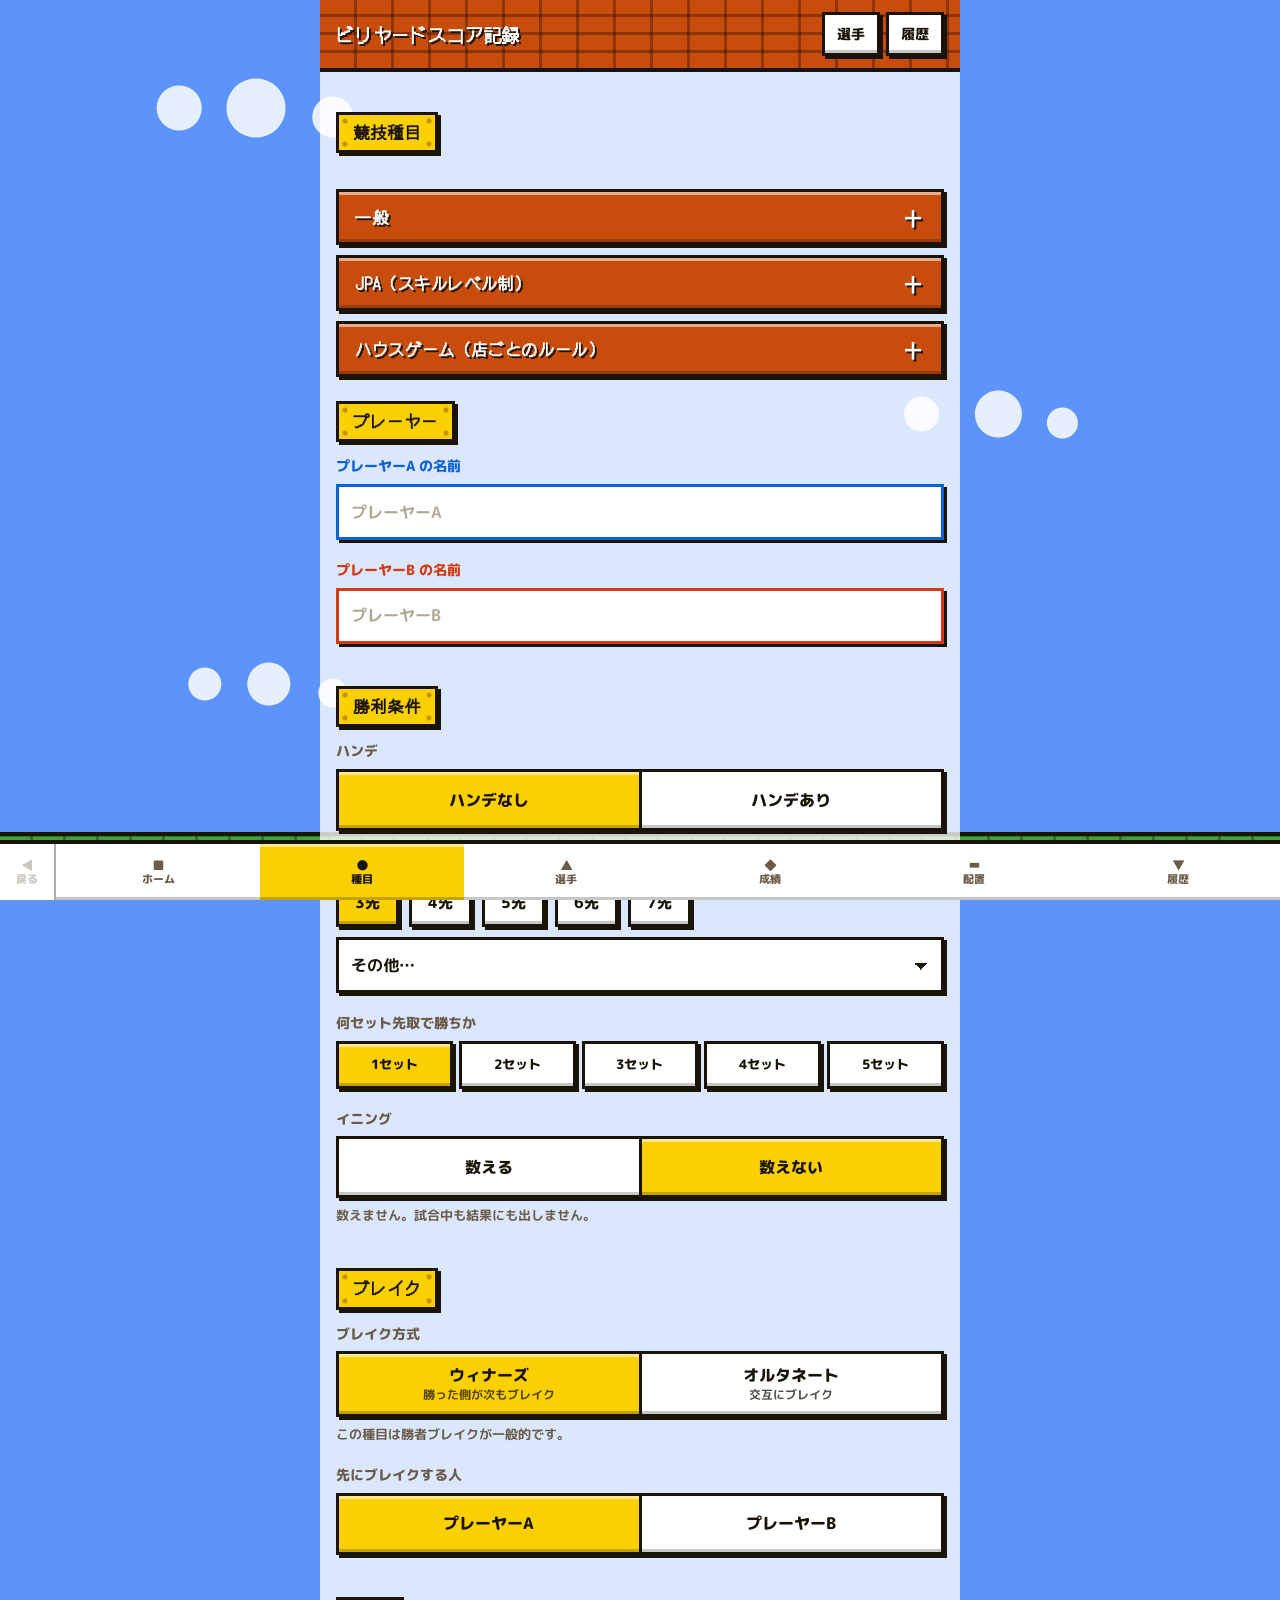
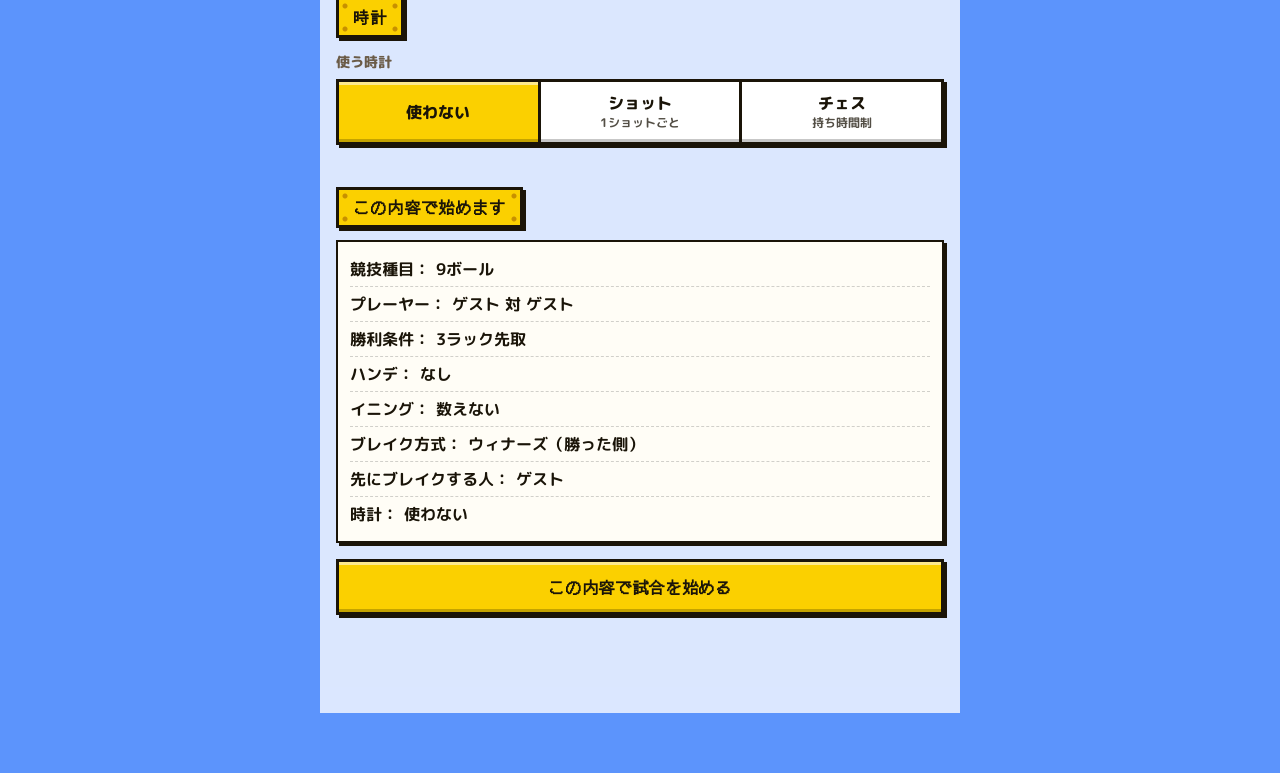
==== index.html @ 9c74125f "リンクを貼り付けて取り込めるようにする（ホーム画面のアプリ対応） 本人の実機での指摘:   「LINEで開いたブラウザ上でしか反映されず、ホーム画面に追加した     アイコンから開いたアプリの方に取" ====
<!DOCTYPE html>
<html lang="ja">
<head>
<meta charset="UTF-8">
<!-- user-scalable=no: スコアを素早く連打したときにダブルタップ拡大が
     起きないようにする。台の脇で連打する道具なので拡大されると使えない。
     文字サイズは16px以上を確保しているため、拡大できなくても読める -->
<meta name="viewport" content="width=device-width, initial-scale=1.0, maximum-scale=1.0, user-scalable=no, viewport-fit=cover">
<meta name="theme-color" content="#c84c0c">
<title>ビリヤードスコア記録</title>
<link rel="manifest" href="manifest.json">
<link rel="icon" href="icon-192.png">
<link rel="apple-touch-icon" href="apple-touch-icon.png">
<!-- iPhoneでホーム画面から開いたときに全画面にする -->
<meta name="apple-mobile-web-app-capable" content="yes">
<meta name="apple-mobile-web-app-status-bar-style" content="default">
<meta name="apple-mobile-web-app-title" content="ビリヤード">
<link rel="stylesheet" href="style.css">
</head>
<body>

<div class="app">

  <!-- ================= 試合作成 ================= -->
  <!-- ================= ホーム（個人ダッシュボード） ================= -->
  <section id="screenHome" class="screen">
    <div class="topbar">
      <div>
        <h1>ホーム</h1>
        <div class="sub" id="homeSub"></div>
      </div>
    </div>
    <div class="list" id="homeBody"></div>
  </section>

  <section id="screenSetup" class="screen active">
    <div class="topbar">
      <h1>ビリヤードスコア記録</h1>
      <div style="display:flex;gap:6px">
        <button id="toPlayersBtn2" class="small ghost">選手</button>
        <button id="toHistoryBtn" class="small ghost">履歴</button>
      </div>
    </div>

    <div class="setup-body">
      <!-- 中断した試合があれば、いちばん上で再開できるようにする -->
      <div id="resumeCard" class="resume-card" hidden>
        <button id="resumeCloseBtn" class="rc-close" type="button"
                aria-label="この中断中の試合を閉じる">×</button>
        <div class="rc-head">中断中の試合があります</div>
        <div class="rc-body" id="resumeInfo"></div>
        <div class="rc-actions">
          <button id="resumeBtn" class="primary">続きから再開する</button>
          <button id="resumeDiscardBtn" class="ghost small">この試合を終了して保存</button>
        </div>
      </div>

      <div class="section-title">競技種目</div>
      <div id="gameRecent" class="recent-games"></div>
      <div id="gameGroups" class="game-groups"></div>

      <div class="section-title">プレーヤー</div>
      <div id="playerFields"></div>

      <div class="section-title" id="goalTitle">勝利条件</div>
      <div id="goalArea"></div>

      <!-- 公式競技規程が無いゲームの、店ごとの決め方 -->
      <div id="houseRuleSection" hidden>
        <div class="section-title">この店のルール</div>
        <div id="houseRuleArea"></div>
      </div>

      <div id="ballHandicapSection">
        <div class="section-title">ボールハンデ</div>
        <div id="ballHandicapArea"></div>
      </div>

      <div class="section-title" id="breakTitle">ブレイク</div>
      <div class="field">
        <label>ブレイク方式</label>
        <div id="breakTypeToggle" class="toggle-group">
          <button type="button" data-v="winner" aria-pressed="true">ウィナーズ<br><span class="btn-sub">勝った側が次もブレイク</span></button>
          <button type="button" data-v="alternate" aria-pressed="false">オルタネート<br><span class="btn-sub">交互にブレイク</span></button>
        </div>
        <p id="breakTypeNote" class="hint"></p>
      </div>
      <div class="field" id="firstSideField">
        <label>先にブレイクする人</label>
        <div id="firstSideToggle" class="toggle-group">
          <button type="button" data-v="A" aria-pressed="true">プレーヤーA</button>
          <button type="button" data-v="B" aria-pressed="false">プレーヤーB</button>
        </div>
      </div>

      <div class="section-title">時計</div>
      <div class="field">
        <label>使う時計</label>
        <div id="clockTypeToggle" class="toggle-group">
          <button type="button" data-v="none" aria-pressed="true">使わない</button>
          <button type="button" data-v="shot" aria-pressed="false">ショット<span class="btn-sub">1ショットごと</span></button>
          <button type="button" data-v="chess" aria-pressed="false">チェス<span class="btn-sub">持ち時間制</span></button>
        </div>
      </div>

      <div id="scDetail" hidden>
        <div class="row">
          <div class="field">
            <label>持ち時間（秒）</label>
            <input type="number" id="scSeconds" value="45" min="10" max="180" step="5">
          </div>
          <div class="field">
            <label>残り何秒で警告</label>
            <input type="number" id="scWarn" value="15" min="0" max="60" step="5">
          </div>
        </div>
        <div class="field">
          <label>延長の数え方</label>
          <div id="scScopeToggle" class="toggle-group">
            <button type="button" data-v="rack" aria-pressed="true">ラックごと<span class="btn-sub">ラックが変わると戻る</span></button>
            <button type="button" data-v="match" aria-pressed="false">試合を通して<span class="btn-sub">使い切ったら終わり</span></button>
          </div>
        </div>
        <div class="row">
          <div class="field">
            <label>延長の回数（1人あたり）</label>
            <input type="number" id="scExtCount" value="1" min="0" max="9" step="1">
          </div>
          <div class="field">
            <label>延長の時間（秒）</label>
            <input type="number" id="scExtSec" value="45" min="10" max="180" step="5">
          </div>
        </div>
        <div class="field">
          <label>延長の使い方</label>
          <div id="scModeToggle" class="toggle-group">
            <button type="button" data-v="declare" aria-pressed="true">宣言して使う</button>
            <button type="button" data-v="auto" aria-pressed="false">自動で延長</button>
          </div>
          <p class="hint">時間切れになると、その時点でファウルとして記録します。</p>
        </div>
      </div>

      <div id="ccDetail" hidden>
        <div class="row">
          <div class="field">
            <label>持ち時間（分・1人あたり）</label>
            <input type="number" id="ccMinutes" value="30" min="1" max="180" step="5">
          </div>
          <div class="field">
            <label>残り何秒で警告</label>
            <input type="number" id="ccWarn" value="60" min="0" max="300" step="10">
          </div>
        </div>
        <div class="field">
          <label>秒読み（秒・0なら無し）</label>
          <input type="number" id="ccByoyomi" value="0" min="0" max="120" step="10">
          <p class="hint">持ち時間を使い切っても、1回の番ごとにこの秒数だけ撞けます。0にすると使い切った時点で時間切れ負けです。</p>
        </div>
      </div>

      <!-- 始める直前に、いま選んでいる内容を1行1項目でまとめて出す -->
      <div class="section-title">この内容で始めます</div>
      <div id="startSummary" class="start-summary"></div>

      <div style="height:12px"></div>
      <button id="startMatchBtn" class="primary" style="width:100%">この内容で試合を始める</button>
      <div style="height:20px"></div>
    </div>
  </section>

  <!-- ================= 試合中 ================= -->
  <section id="screenMatch" class="screen">
    <div class="topbar">
      <div>
        <h1 id="matchTitle">9ボール</h1>
        <div class="sub" id="matchSubtitle"></div>
      </div>
      <!-- 中断と試合終了は上の帯の右に置く（本人の指示 2026-08-21）。
           縦・横どちらでも、どの種目でも同じ場所にする。
           ラック数などを差し込む syncMetaPlace はこの並びの手前に入れる -->
      <div class="tb-actions">
        <button id="quitMatchBtn" class="small ghost">中断</button>
        <button id="finishBtn" class="small">試合終了</button>
      </div>
    </div>

    <div class="scoreboard">
      <!-- スコア欄そのものがボタン。タップで1点（1ラック）加算する。
           マスワリ等のボタンは button の入れ子にできないので、
           枠（panel-wrap）の中に兄弟として並べる -->
      <div class="panel-wrap side-a" id="panelWrapA">
        <button type="button" class="score-panel side-a" id="panelA">
          <span class="sp-head">
            <span class="breakmark" id="breakMarkA"></span>
            <span class="name" id="nameA">プレーヤーA</span>
          </span>
          <span class="team-members" id="teamMembersA" hidden></span>
          <span class="handicap" id="handicapA" hidden></span>
          <!-- 累計得点と目標。「12 / 3」の順に読ませる（目標は右） -->
          <span class="val-row">
            <span class="val" id="scoreA">0</span>
            <span class="target" id="targetA"></span>
          </span>
          <span class="progress"><i id="barA" style="width:0%"></i></span>
        </button>
        <!-- ブレイク権のある側のパネル内に重ねて出す。
             パネルの高さを奪わないよう、下端に絶対配置する -->
        <div class="panel-flags" id="panelFlagsA" hidden></div>
      </div>

      <!-- 操作の説明は2つのスコアの間に置く。
           時計や盤面の下だと「何の説明か」が分からない（本人指摘） -->
      <p class="tap-hint" id="tapHint">取った側のスコアをタップ（長押しで戻す）</p>

      <!-- スコア欄そのものがボタン。タップで1点（1ラック）加算する。
           マスワリ等のボタンは button の入れ子にできないので、
           枠（panel-wrap）の中に兄弟として並べる -->
      <div class="panel-wrap side-b" id="panelWrapB">
        <button type="button" class="score-panel side-b" id="panelB">
          <span class="sp-head">
            <span class="breakmark" id="breakMarkB"></span>
            <span class="name" id="nameB">プレーヤーB</span>
          </span>
          <span class="team-members" id="teamMembersB" hidden></span>
          <span class="handicap" id="handicapB" hidden></span>
          <!-- 累計得点と目標。「12 / 3」の順に読ませる（目標は右） -->
          <span class="val-row">
            <span class="val" id="scoreB">0</span>
            <span class="target" id="targetB"></span>
          </span>
          <span class="progress"><i id="barB" style="width:0%"></i></span>
        </button>
        <!-- ブレイク権のある側のパネル内に重ねて出す。
             パネルの高さを奪わないよう、下端に絶対配置する -->
        <div class="panel-flags" id="panelFlagsB" hidden></div>
      </div>

    </div>

    <!-- 公式スコアシートに沿った表示（JPA・ボウラード） -->
    <div id="sheetArea" class="sheet-area" hidden></div>

    <div id="shotClockBar" class="shotclock hidden">
      <span class="time" id="scTime">45</span>
      <span class="sc-info" id="scInfo"></span>
      <span class="sc-btns">
        <button id="scPauseBtn" class="small">一時停止</button>
        <button id="scExtBtn" class="small">延長</button>
      </span>
    </div>

    <div id="chessClockBar" class="chessclock hidden">
      <div class="cc-side" id="ccSideA">
        <span class="cc-name" id="ccNameA">A</span>
        <span class="cc-time" id="ccTimeA">30:00</span>
      </div>
      <div class="cc-side" id="ccSideB">
        <span class="cc-name" id="ccNameB">B</span>
        <span class="cc-time" id="ccTimeB">30:00</span>
      </div>
      <button id="ccPauseBtn" class="small">一時停止</button>
    </div>

    <div class="play-area">

      <!-- 球ごとに点が違う種目（ローテーション）で使う盤面。
           どの球を入れたかを押して記録する -->
      <div id="ballGrid" class="ball-grid" hidden></div>

      <!-- ボウラードの投球入力（何個入れたかを押す） -->
      <div id="bowlPad" class="bowl-pad" hidden></div>

      <!-- カイルンの入力。3段階を進める／ミス／反則を押して記録する -->
      <div id="stepPad" class="step-pad" hidden></div>
    </div>

    <!-- 交代と補助フラグは常に押せる位置に置く。
         盤面（縦に長い）と一緒にスクロールさせると、
         縦の短い端末で画面の外に出て押せなくなるため分けている -->
    <div class="play-fixed">
      <!-- 交代は横に並べる。縦に積むとスコアの高さを奪う -->
      <div class="turn-row">
        <button id="turnBtn" class="turn-btn">交代 → <span id="turnNextName">相手</span></button>
        <!-- ダブルスのチーム内交代。
             これが無いと、同じチームの2人目が撞くときも時計が進みっぱなしになる -->
        <button id="memberTurnBtn" class="member-turn-btn" hidden>
          <span class="mt-label">味方と交代</span>
          <span class="mt-next" id="memberNextName">—</span>
        </button>
      </div>
      <div id="flagButtons" class="flag-buttons"></div>
    </div>

    <!-- ラック情報と帯。
         スコアボード（縮む・はみ出しを隠す）の中に入れていたため、
         名前が長いダブルスなどで潰れて読めなくなっていた。
         縮まない外側に出して、必ず読める高さを確保する -->
    <div class="match-info">
      <div class="meta-line">
        <!-- 数字は1つのまとまりにして、行が増えないようにする。
             セーフティ数は試合結果・成績・履歴に出す（ここに出すと帯が3行になり、
             下の操作ボタンが画面からはみ出す） -->
        <span class="meta-chips">
          <span id="rackInfo">ラック 1</span>
          <span id="inningInfo" class="inning-info" hidden></span>
          <!-- マスワリが出るまでは出さない（出ていないのに0と書くと紛らわしいため） -->
          <span id="masuwariInfo" class="masuwari-info" hidden></span>
        </span>
        <!-- 「次のラック」は下の帯へ移した（本人の指示 2026-08-21）。
             ここには残さない -->
        <button id="breakToggleBtn" class="break-toggle">
          <span class="bt-label">ブレイク</span>
          <span class="bt-name" id="breakToggleName">—</span>
          <span class="bt-swap">入れ替え</span>
        </button>
      </div>
      <!-- いま誰がブレイクかを、台の脇から見て一目で分かるように大きく出す -->
      <div class="break-banner" id="breakBanner">
        <span class="bb-icon" aria-hidden="true"></span>
        <span class="bb-text"><b id="breakBannerName">—</b> のブレイク</span>
      </div>

      <!-- いま誰が撞いているか。JPAのようにイニングを数える種目では
           これが分からないと記録できない -->
      <div class="turn-banner" id="turnBanner" hidden>
        <span class="tb-label">いまの番</span>
        <b class="tb-name" id="turnBannerName">—</b>
      </div>
    </div>


    <!-- 取り消しは削除した（本人の指示 2026-08-21）。
         記録の取り消しは「スコア修正」から、どの記録でも選んでできる。
         スコアシート・無効球・次のラックも同じ行にまとめた（本人の指示 2026-08-21）。
         スコアシートを画面の中に開くと、横向きでは高さが足りず中身が見えなかった -->
    <div class="bottom-bar">
      <button id="reviseBtn" class="ghost">
        <span class="bb-ico" aria-hidden="true">🛠</span><span class="bb-tx">スコア修正</span>
      </button>
      <button id="sheetBtn" class="ghost" hidden>
        <span class="bb-ico" aria-hidden="true">📋</span><span class="bb-tx">スコアシート</span>
      </button>
      <button id="deadBallBtn" class="ghost" hidden>
        <span class="bb-ico" aria-hidden="true">🚫</span><span class="bb-tx">無効球</span>
      </button>
      <button id="nextRackBtn" class="ghost" hidden>
        <span class="bb-ico" aria-hidden="true">⏭</span><span class="bb-tx">次のラック</span>
      </button>
    </div>
  </section>

  <!-- ================= 練習配置 ================= -->
  <!-- ================= 5-9 / 5-10（ハウスゲーム） =================
       既存の8種目はA/Bの2サイド前提。5-9は3人以上で遊ぶため、
       専用の画面と集計を別に持たせている（本人指示 2026-08-20） -->
  <section id="screenMoneySetup" class="screen">
    <div class="topbar">
      <div>
        <h1 id="moneySetupTitle">5-9</h1>
        <div class="sub">参加する人とハンデを決めます</div>
      </div>
    </div>

    <div class="section-title">参加する人</div>
    <div id="moneyPlayers" class="money-players"></div>
    <button id="moneyAddBtn" class="ghost">＋ 人を追加する</button>

    <div class="section-title">ハンデボール</div>
    <p class="hint">その人だけが得点できる球です。落とすと1点になります。
      使わない人は「ハンデなし」のままで構いません。</p>
    <div id="moneyHandicaps" class="money-handicaps"></div>

    <button id="moneyStartBtn" class="primary money-start">この人数で始める</button>
  </section>

  <section id="screenMoneyMatch" class="screen">
    <div class="topbar">
      <div>
        <h1 id="moneyMatchTitle">5-9</h1>
        <div class="sub" id="moneyMatchSub"></div>
      </div>
      <button id="moneyQuitBtn" class="small ghost">やめる</button>
    </div>

    <!-- 持ち点。人数ぶん並ぶ -->
    <div id="moneyScores" class="money-scores"></div>

    <!-- 誰が撞いたか -->
    <div class="section-title">落とした人</div>
    <div id="moneyShooter" class="money-shooter"></div>

    <!-- 点を直接入れる。球をタップする方式から変更（本人の指示 2026-08-20）。
         サイドで倍、マスワリで倍と倍々になるので、+1/+2/+4/+8/+16 で足りる -->
    <div class="section-title">点を入れる（相手1人あたり）</div>
    <div id="moneyPlus" class="money-pts"></div>
    <div id="moneyMinus" class="money-pts is-minus"></div>

    <div class="money-actions">
      <button id="moneyRackBtn" class="ghost">次のラックへ</button>
      <button id="moneyUndoBtn" class="ghost">元に戻す</button>
    </div>

    <div id="moneyLog" class="money-log"></div>
  </section>

  <!-- ================= カイルン（複数人） ================= -->
  <section id="screenKailunSetup" class="screen">
    <div class="topbar">
      <div>
        <h1>カイルン</h1>
        <div class="sub">公式の規程が無いので、決め方を選びます。</div>
      </div>
    </div>

    <div class="section-title">参加する人</div>
    <div id="kailunPlayers" class="kl-players"></div>
    <button id="kailunAddBtn" class="ghost">＋ 人を追加する</button>

    <div class="section-title">反則のとき</div>
    <div id="kailunPenalty" class="chips"></div>

    <div class="section-title">勝利条件</div>
    <div id="kailunGoal" class="chips"></div>

    <button id="kailunStartBtn" class="primary kl-start">この人数で始める</button>
  </section>

  <section id="screenKailunMatch" class="screen">
    <div class="topbar">
      <div>
        <h1>カイルン</h1>
        <div class="sub" id="kailunSub"></div>
      </div>
      <button id="kailunQuitBtn" class="small ghost">やめる</button>
    </div>

    <!-- 持ち点。タップで+1、長押しで-1 -->
    <div id="kailunScores" class="kl-scores"></div>

    <!-- 成功・交代・反則 -->
    <div id="kailunPad" class="kl-pad"></div>

    <div class="kl-actions">
      <button id="kailunUndoBtn" class="ghost">元に戻す</button>
    </div>

    <div id="kailunLog" class="kl-log"></div>
  </section>

  <section id="screenLayout" class="screen">
    <div class="topbar">
      <div>
        <h1>練習配置</h1>
        <div class="sub" id="layoutSub"></div>
      </div>
      <button id="layoutListBtn" class="small ghost">保存した配置</button>
    </div>

    <div class="layout-body">
      <!-- 台の俯瞰図。球を触って動かす -->
      <div class="table-wrap">
        <div id="poolTable" class="pool-table">
          <div id="tableBalls" class="table-balls"></div>
        </div>
      </div>

      <p class="hint" id="layoutHint">下の番号を押すと台に足せます。</p>

      <!-- 置ける球 -->
      <div id="ballTray" class="ball-tray"></div>

      <div class="layout-actions">
        <button id="layoutSaveBtn" class="primary">この配置を保存</button>
        <button id="layoutUndoBtn" class="ghost">元に戻す</button>
        <button id="layoutClearBtn" class="ghost">全部どける</button>
      </div>

      <!-- 保存した配置の一覧 -->
      <div id="layoutList" class="layout-list" hidden></div>
    </div>
  </section>

  <!-- ================= 履歴 ================= -->
  <section id="screenHistory" class="screen">
    <div class="topbar">
      <h1>履歴</h1>
      <div>
        <!-- 受け取る: 送られたリンクを貼り付けて取り込む（本人の指示 2026-08-22）。
             LINEの中のブラウザで開くと、ホーム画面のアプリには入らないため -->
        <button id="importOpenBtn" class="small ghost">受け取る</button>
        <button id="csvHistoryBtn" class="small ghost">表計算へ</button>
      </div>
    </div>
    <!-- 種目と対戦相手で絞り込む -->
    <div class="hist-filter" id="histFilter">
      <label class="hf-item">
        <span>種目</span>
        <select id="histGameFilter"><option value="">すべて</option></select>
      </label>
      <label class="hf-item">
        <span>対戦相手</span>
        <select id="histOppFilter"><option value="">すべて</option></select>
      </label>
      <button id="histFilterClear" class="small ghost">絞り込みを外す</button>
    </div>
    <div class="list" id="historyList"></div>
  </section>

  <!-- ================= 届いた試合の取り込み =================
       相手から送られてきたリンクを開いたときに出る画面（本人の指示 2026-08-21）。
       名前が違っていても、ここで「この人は誰か」を対応付けてから取り込む -->
  <section id="screenImport" class="screen">
    <div class="topbar">
      <div>
        <h1 id="importTitle">届いた試合</h1>
        <div class="sub" id="importSub">記録が送られてきました</div>
      </div>
      <button id="importCloseBtn" class="small ghost">閉じる</button>
    </div>
    <div class="list">
      <div id="importBody"></div>
    </div>
  </section>

  <!-- ================= 選手一覧 ================= -->
  <section id="screenPlayers" class="screen">
    <div class="topbar">
      <div>
        <h1>選手一覧</h1>
        <div class="sub" id="playersCount"></div>
      </div>
      <!-- 登録は上の帯に置く（本人の指示 2026-08-21・段階3）。
           「戻る」は下部タブで移動できるため削除した -->
      <div class="tb-reg">
        <button id="toggleSelfBtn" class="small ghost add-player-head in-bar" aria-expanded="false">
          <span class="aph-plus" aria-hidden="true">★</span>
          <span class="aph-label">自分を登録</span>
        </button>
        <button id="toggleAddPlayerBtn" class="small ghost add-player-head in-bar" aria-expanded="false">
          <span class="aph-plus" aria-hidden="true">＋</span>
          <span class="aph-label">選手を登録</span>
        </button>
      </div>
    </div>

    <div class="list">
      <!-- 登録フォームの中身。開閉ボタンは上の帯にある（本人の指示 2026-08-21・段階3）。
           自分と対戦相手を分けて登録する（本人指示 2026-08-20）。
           自分はホームの成績に使うため、1人だけ別枠にしている -->
      <div id="addPlayerBody" class="add-player-body" hidden>
        <div class="field">
          <label for="newPlayerName" id="newPlayerLabel">名前</label>
          <div class="row">
            <input type="text" id="newPlayerName" placeholder="名前を入力"
                   autocomplete="off" autocapitalize="off" spellcheck="false">
            <button id="addPlayerBtn" class="primary" style="flex:0 0 auto">登録</button>
          </div>
          <div id="newPlayerSkill"></div>
        </div>
      </div>

      <!-- 検索と並び替え。人数が増えたときに探せるようにする -->
      <div id="playerTools" class="player-tools" hidden>
        <input type="search" id="playerSearch" placeholder="名前で絞り込む"
               autocomplete="off" autocapitalize="off" spellcheck="false">
        <div id="playerSortToggle" class="toggle-group">
          <button type="button" data-v="name" aria-pressed="true">名前順</button>
          <button type="button" data-v="recent" aria-pressed="false">最近</button>
          <button type="button" data-v="wins" aria-pressed="false">勝率</button>
        </div>
      </div>

      <div id="playerList"></div>
    </div>

    <!-- 「成績を見る」「新しい試合」は本人の指示（2026-08-20）で撤去した。
         同じ導線が下部タブとホーム画面にあり、二重に置くと一覧が短く見えるため -->
  </section>

  <!-- ================= 成績 ================= -->
  <section id="screenStats" class="screen">
    <div class="topbar">
      <h1>成績</h1>
      <div>
        <button id="csvStatsBtn" class="small ghost">表計算へ</button>
        <button id="backFromStatsBtn" class="small ghost">戻る</button>
      </div>
    </div>
    <div class="list" id="statsBody"></div>
  </section>

</div>

<!-- 訂正モーダル -->
<div class="modal-backdrop" id="reviseModal" hidden>
  <div class="modal">
    <h2><span aria-hidden="true">🛠</span> スコア修正</h2>
    <!-- イニングは得点の入力から自動で数えるが、数え違いを直せるようにする
         （本人の指示 2026-08-21） -->
    <div class="rv-inning" id="reviseInning" hidden>
      <span class="ri-label">イニング</span>
      <span class="ri-now" id="reviseInningNow">1</span>
      <button id="inningMinusBtn" class="small ghost">−1</button>
      <button id="inningPlusBtn" class="small ghost">＋1</button>
    </div>
    <p class="hint">取り消したい記録を選んでください。取り消した記録も履歴には残ります。</p>
    <div class="ev-list" id="evList"></div>
    <div class="modal-actions">
      <button id="closeReviseBtn" class="ghost">閉じる</button>
    </div>
  </div>
</div>

<!-- 試合終了モーダル -->
<div class="modal-backdrop" id="finishModal" hidden>
  <div class="modal">
    <h2>試合を終了します</h2>
    <div id="finishSummary"></div>
    <!-- その試合のメモ。あとから履歴でも書き足せる -->
    <label class="finish-note-label" for="finishNote">メモ（任意）</label>
    <textarea id="finishNote" class="finish-note" rows="2"
      placeholder="気づいたこと・調子・相手のことなど"></textarea>
    <div class="modal-actions">
      <button id="cancelFinishBtn" class="ghost">まだ続ける</button>
      <button id="confirmFinishBtn" class="primary">終了して保存</button>
    </div>
  </div>
</div>

<!-- 画面の切り替えは下のタブでまとめて行う。
     左端に「戻る」を置いて、固定ボタンを1か所に集約している -->
<nav id="tabBar" class="tab-bar" hidden>
  <button class="tab-btn" id="tabBack" data-tab="back">
    <span class="tb-icon" aria-hidden="true">◀</span>
    <span class="tb-label">戻る</span>
  </button>
  <button class="tab-btn" id="tabHome" data-tab="screenHome">
    <span class="tb-icon" aria-hidden="true">■</span>
    <span class="tb-label">ホーム</span>
  </button>
  <button class="tab-btn" id="tabSetup" data-tab="screenSetup">
    <span class="tb-icon" aria-hidden="true">●</span>
    <span class="tb-label">種目</span>
  </button>
  <button class="tab-btn" id="tabPlayers" data-tab="screenPlayers">
    <span class="tb-icon" aria-hidden="true">▲</span>
    <span class="tb-label">選手</span>
  </button>
  <button class="tab-btn" id="tabStats" data-tab="screenStats">
    <span class="tb-icon" aria-hidden="true">◆</span>
    <span class="tb-label">成績</span>
  </button>
  <button class="tab-btn" id="tabLayout" data-tab="screenLayout">
    <span class="tb-icon" aria-hidden="true">▬</span>
    <span class="tb-label">配置</span>
  </button>
  <button class="tab-btn" id="tabHistory" data-tab="screenHistory">
    <span class="tb-icon" aria-hidden="true">▼</span>
    <span class="tb-label">履歴</span>
  </button>
</nav>

<div class="toast-wrap" id="toastWrap"></div>

<script src="data/balls_data.js"></script>
<script src="data/rules_data.js"></script>
<script src="data/scoring_data.js"></script>
<script src="data/games_data.js"></script>
<script src="data/handicap_data.js"></script>
<script src="js/engine.js"></script>
<script src="js/shotclock.js"></script>
<script src="js/chessclock.js"></script>
<script src="js/store.js"></script>
<script src="js/share.js"></script>
<script src="js/ui_setup.js"></script>
<script src="js/csv.js"></script>
<script src="js/ui_sheet.js"></script>
<script src="js/ui_match.js"></script>
<script src="js/ui_history.js"></script>
<script src="js/ui_players.js"></script>
<script src="js/ui_home.js"></script>
<script src="js/ui_import.js"></script>
<script src="js/money_game.js"></script>
<script src="js/ui_money.js"></script>
<script src="js/ui_kailun.js"></script>
<script src="js/ui_layout.js"></script>
<script src="js/app.js"></script>
<script>
// オフラインでも使えるようにする。file:// で開いた場合は登録しない（動かないため）
if ("serviceWorker" in navigator && location.protocol.indexOf("http") === 0) {
  window.addEventListener("load", function () {
    navigator.serviceWorker.register("sw.js").catch(function () {
      /* 登録できなくてもアプリ自体は動くので握りつぶす */
    });
  });
}
</script>
</body>
</html>
---- style.css ----
/**
 * style.css — ビリヤードスコア記録
 *
 * デザイン方針:
 *   1980年代の横スクロールアクションゲームの様式。
 *   空色の地に緑の地面、レンガとハテナブロックを思わせるボタン、
 *   ドット絵のアイコン、金貨のようなスコア。
 *
 *   意匠はすべてこのファイル内で図形から起こした独自のもので、
 *   既存ゲームの画像・ロゴ・書体・効果音は一切使っていない。
 *
 * 運用上の制約（見た目より優先する。デザインを変えても必ず維持すること）:
 *   台の脇で立ったまま、片手で操作する道具。
 *   - タップ領域は最小56px（立ったまま押すため通常の44/48pxより大きく取る）
 *   - 本文16px以上、コントラスト比4.5:1以上（大きな数字は3:1以上）
 *   - 書体は本文に丸ゴシックを使う。ピクセル書体は「見出しと数字だけ」に留める。
 *     日本語の本文をピクセル書体にすると小さい画面で判読できなくなるため。
 */

/* 本文＝丸ゴシック（日本語の可読性）／見出しと数字＝ピクセル書体（世界観）
   DotGothic16 は日本語を含むドット書体。読み込めない場合は丸ゴシックに落ちる */
@import url("https://fonts.googleapis.com/css2?family=M+PLUS+Rounded+1c:wght@400;700;800;900&family=DotGothic16&display=swap");

:root {
  /* 空 —— 昼の空色。画面の地になる */
  --sky: #5c94fc;
  --sky-far: #8fb7ff;
  --bg: #5c94fc;
  --surface: #ffffff;
  --surface-2: #fff3d6;
  --ink: #1a1408; /* 文字と枠線と影に使う黒 */
  --text: #1a1408;
  --text-dim: #6b5c48;
  --line: #1a1408;

  /* 地面と土管 —— 画面の下半分を締める */
  --ground: #3aa63a;
  --ground-dark: #1f7a1f;
  --brick: #c84c0c;
  --brick-dark: #8c3200;
  --block: #fbd000; /* ハテナブロックの金色 */
  --block-dark: #c79000;
  --coin: #fbd000;

  /* アクセント */
  --accent: #3aa63a; /* 決定・肯定は緑 */
  --accent-2: #1f7a1f;
  --side-a: #0b63d6; /* 左側＝青 */
  --side-b: #d43b12; /* 右側＝赤 */
  --danger: #d02020;
  --warn: #e08a00;

  --radius: 0px; /* ドット絵の世界なので角は丸めない */
  --tap: 56px;
  --bw: 3px;
  --bw-thick: 4px;
  --shadow: 4px 4px 0 var(--ink);
  --shadow-sm: 3px 3px 0 var(--ink);

  /* ピクセル書体のスタック。見出し・数字にだけ使う */
  --font-pixel: "DotGothic16", "M PLUS Rounded 1c", "BIZ UDGothic", monospace;
}

* {
  box-sizing: border-box;
  -webkit-tap-highlight-color: transparent;
}

html,
body {
  margin: 0;
  padding: 0;
  height: 100%;
}

body {
  background: var(--bg);
  color: var(--text);
  font-family: "M PLUS Rounded 1c", "BIZ UDPGothic", "BIZ UDGothic",
    "Hiragino Maru Gothic ProN", "Hiragino Sans", "Yu Gothic", sans-serif;
  font-size: 16px;
  font-weight: 700; /* 全体的に太字寄り。ポップさと視認性の両方に効く */
  line-height: 1.7;
  overscroll-behavior: none;
  padding: env(safe-area-inset-top) env(safe-area-inset-right)
    env(safe-area-inset-bottom) env(safe-area-inset-left);
}

.app {
  max-width: 640px;
  margin: 0 auto;
  min-height: 100%;
  display: flex;
  flex-direction: column;
  background: var(--bg);
}

/* ---------- 画面切替 ---------- */
.screen {
  display: none;
  flex: 1;
  flex-direction: column;
}
.screen.active {
  display: flex;
}

/* ---------- ヘッダ ---------- */
.topbar {
  display: flex;
  align-items: center;
  justify-content: space-between;
  gap: 8px;
  padding: 12px 16px;
  border-bottom: var(--bw-thick) solid var(--ink);
  background: var(--accent);
  color: #fff;
}
.topbar button {
  white-space: nowrap;
  background: var(--surface);
  color: var(--ink);
}
.topbar h1 {
  font-size: 19px;
  font-weight: 900;
  margin: 0;
  letter-spacing: 0.03em;
  color: #fff;
}
.topbar .sub {
  font-size: 13px;
  font-weight: 700;
  color: rgba(255, 255, 255, 0.92);
  white-space: nowrap;
  overflow: hidden;
  text-overflow: ellipsis;
}
.topbar > div:first-child {
  min-width: 0;
}

/* ---------- ボタン ---------- */
button {
  font-family: inherit;
  font-size: 16px;
  font-weight: 800;
  color: var(--ink);
  background: var(--surface);
  border: var(--bw) solid var(--ink);
  border-radius: var(--radius);
  box-shadow: var(--shadow-sm);
  min-height: var(--tap);
  padding: 10px 16px;
  cursor: pointer;
  line-height: 1.4;
}
/* 押したら影が消えて沈む。平らな影なので動きがはっきり分かる */
button:active {
  transform: translate(3px, 3px);
  box-shadow: none;
}
button:disabled {
  opacity: 0.45;
  cursor: not-allowed;
  box-shadow: none;
  transform: none;
}
button.primary {
  background: var(--accent);
  color: #fff;
}
button.ghost {
  background: var(--surface);
}
button.small {
  min-height: 44px;
  font-size: 14px;
  padding: 6px 12px;
}
button.danger {
  background: var(--danger);
  color: #fff;
}

/* ---------- フォーム ---------- */
label {
  display: block;
  font-size: 14px;
  font-weight: 800;
  color: var(--text-dim);
  margin-bottom: 6px;
}
input[type="text"],
input[type="number"],
select {
  width: 100%;
  font-family: inherit;
  font-size: 16px; /* 16px未満だとiOSで自動ズームする */
  font-weight: 700;
  color: var(--ink);
  background: var(--surface);
  border: var(--bw) solid var(--ink);
  border-radius: var(--radius);
  box-shadow: var(--shadow-sm);
  min-height: var(--tap);
  padding: 8px 12px;
}
input::placeholder {
  color: #b3a794;
  font-weight: 700;
}
input:focus,
button:focus-visible {
  outline: 3px solid var(--side-a);
  outline-offset: 2px;
}
.field {
  margin-bottom: 18px;
}
.row {
  display: flex;
  gap: 12px;
}
.row > * {
  flex: 1;
  min-width: 0;
}

/* ---------- 試合作成 ---------- */
.setup-body {
  padding: 16px;
  overflow-y: auto;
  flex: 1;
}
.section-title {
  font-size: 16px;
  font-weight: 900;
  margin: 24px 0 12px;
  padding: 4px 14px;
  background: var(--side-b);
  border: var(--bw) solid var(--ink);
  border-radius: 999px;
  box-shadow: var(--shadow-sm);
  display: inline-block;
  letter-spacing: 0.03em;
}
.section-title:first-child {
  margin-top: 0;
}
.hint {
  font-size: 13px;
  font-weight: 700;
  color: var(--text-dim);
  margin: 6px 0 0;
  line-height: 1.7;
}
.hint.warn {
  color: #b45309;
}

/* 選択チップ（種目・プリセット） */
.chips {
  display: flex;
  flex-wrap: wrap;
  gap: 10px;
}
.chip {
  min-height: 48px;
  padding: 8px 16px;
  font-size: 15px;
  font-weight: 800;
  border-radius: 999px;
  background: var(--surface);
  border: var(--bw) solid var(--ink);
  box-shadow: var(--shadow-sm);
}
.chip[aria-pressed="true"] {
  background: var(--accent);
  color: #fff;
}

/* トグル（2択） */
.toggle-group {
  display: flex;
  gap: 0;
  border: var(--bw) solid var(--ink);
  border-radius: var(--radius);
  box-shadow: var(--shadow-sm);
  overflow: hidden;
}
.toggle-group button {
  flex: 1;
  border: 0;
  border-radius: 0;
  box-shadow: none;
  background: var(--surface);
  white-space: nowrap; /* 「使わない」等が2行に割れないように */
}
.toggle-group button:active {
  transform: none;
}
.toggle-group button + button {
  border-left: var(--bw) solid var(--ink);
}
.toggle-group button[aria-pressed="true"] {
  background: var(--accent);
  color: #fff;
}

/* ボタン内の補足文。選択中(緑地に白文字)でも読めるよう、文字色を継いで薄めるだけにする */
.btn-sub {
  display: block;
  font-size: 12px;
  font-weight: 700;
  opacity: 0.75;
}

.switch-row {
  display: flex;
  align-items: center;
  justify-content: space-between;
  gap: 12px;
  min-height: var(--tap);
}
.switch-row .label-main {
  font-size: 16px;
  font-weight: 800;
  color: var(--ink);
}

/* ---------- スコアボード（タップで加算する巨大パネル） ---------- */
.scoreboard {
  flex: 1; /* 画面の余白をスコアに使い切る */
  display: flex;
  flex-direction: column;
  gap: 12px;
  padding: 14px 14px 8px;
  min-height: 0;
}

/* スコア欄そのものがボタン */
.score-panel {
  /* min-height を固定にすると、縦の短い端末でスコアボード（overflow:hidden）から
     2つ目のパネルがはみ出して丸ごと見えなくなる。
     一方で下げすぎるとタップ領域（120px以上）を割るため、
     広い画面では120pxを保ち、狭いときだけ縮める。
     ※ grid-mode・has-sheet・solo-mode は別途この下で上書きしている */
  flex: 1 1 0;
  min-height: min(120px, 17vh);
  display: flex;
  flex-direction: column;
  align-items: stretch;
  justify-content: center;
  gap: 4px;
  position: relative;
  padding: 10px 14px;
  background: var(--surface);
  border: var(--bw-thick) solid var(--ink);
  border-radius: 18px;
  box-shadow: var(--shadow);
  text-align: left;
}
/* 両方とも白。クリーム色の地から白いパネルが浮き上がって見えるようにする
   （左右の区別は枠線ではなく、数字とプログレスバーの色で付ける） */
.score-panel.side-a,
.score-panel.side-b {
  background: #ffffff;
}
/* 押した瞬間に沈む。確認ダイアログを出さないぶん反応で伝える */
.score-panel:active {
  transform: translate(4px, 4px);
  box-shadow: none;
}
.score-panel.bump {
  animation: bump 220ms ease-out;
}
@keyframes bump {
  0% { transform: scale(1); }
  40% { transform: scale(1.03); }
  100% { transform: scale(1); }
}
.score-panel[disabled] {
  opacity: 1; /* 決着後もスコアは読ませる */
  box-shadow: var(--shadow);
}

.score-panel .sp-head {
  display: flex;
  align-items: center;
  gap: 8px;
  min-width: 0;
}
.score-panel .name {
  flex: 1;
  min-width: 0;
  font-size: 20px;
  font-weight: 900;
  overflow: hidden;
  text-overflow: ellipsis;
  white-space: nowrap;
}
.score-panel .name .sl {
  font-size: 13px;
  font-weight: 700;
  color: var(--text-dim);
  margin-left: 6px;
}
.score-panel .target {
  font-size: 15px;
  font-weight: 800;
  color: var(--text-dim);
  white-space: nowrap;
}
.score-panel .breakmark {
  font-size: 22px;
  color: var(--accent);
  width: 1em;
}

/* 数字。画面幅と高さの小さい方に追従させ、台の脇からでも読めるようにする。
   名前とハンデの帯が上に乗るぶん数字が下へ押し下げられて見えるので、
   上下の余白を数字側に寄せてパネルの真ん中で読めるようにする */
/* 数字は「名前の行を除いた残り」に収める。
   flex:1 で残りを取り、min-height:0 で縮める。
   font-size を画面基準(vh)のままにすると、パネルが縮んだときに
   中身だけ大きく残って名前を押し出すため、上限を控えめにしている。
   （行の高さより文字が大きい状態にしない） */
.score-panel .val {
  /* overflow:hidden を付けると、数字が切れているのに
     「収まっている」ことになってしまう（本人指摘のスクショの状態）。
     切らずに、パネルの高さに収まる大きさまで font-size を下げる */
  flex: 0 0 auto;
  display: flex;
  align-items: center;
  justify-content: center;
  /* 実際の大きさは JS（fitScoreFont）がパネルの高さから決めて
     --val-size に入れる。ここは変数が無いときの控えの値。
     画面の高さ(vh)だけで決めると、名前やメンバー名が乗ったぶん
     パネルに収まらず数字の上下が切れる（本人指摘） */
  font-size: var(--val-size, min(26vw, 17vh));
  font-weight: 900;
  line-height: 1;
  font-variant-numeric: tabular-nums;
}
/* 上に乗る帯は必要な高さだけ取らせ、数字の場所を奪わない */
.score-panel .sp-head,
.score-panel .handicap {
  flex: 0 0 auto;
}
/* パネルが縮んだときに名前を上へ押し出さない。
   中身が入りきらない場合は、はみ出す側を数字にする（数字は overflow:hidden で収まる） */
.score-panel {
  overflow: hidden;
}
.score-panel.side-a .val {
  color: var(--side-a);
}
.score-panel.side-b .val {
  /* パネルを白にしたことで橙が薄く見えるため、白地で3:1を確保できる濃さにする */
  color: #c26a00;
}

.score-panel .progress {
  display: block;
  height: 10px;
  background: var(--bg);
  border: 2px solid var(--ink);
  border-radius: 999px;
  overflow: hidden;
}
.score-panel .progress > i {
  display: block;
  height: 100%;
  background: var(--side-a);
}
.score-panel.side-b .progress > i {
  background: var(--side-b);
}

.meta-line {
  display: flex;
  align-items: center;
  justify-content: space-between;
  gap: 10px;
  font-size: 14px;
  font-weight: 800;
  color: var(--text-dim);
  padding-top: 4px;
}
.break-toggle {
  /* 台の脇で押すため44px以上を確保する */
  min-height: 44px;
  font-size: 14px;
  padding: 4px 14px;
  border-radius: 999px;
}

/* ---------- ショットクロック ---------- */
.shotclock {
  display: flex;
  align-items: center;
  gap: 12px;
  padding: 10px 14px;
  margin: 0 14px 10px;
  background: var(--surface-2);
  border: var(--bw) solid var(--ink);
  border-radius: var(--radius);
  box-shadow: var(--shadow-sm);
}
.shotclock.hidden {
  display: none;
}
.shotclock .time {
  font-size: 34px;
  font-weight: 900;
  font-variant-numeric: tabular-nums;
  min-width: 1.9em;
  line-height: 1;
}
.shotclock.warn {
  background: #ffe9b8;
}
.shotclock.warn .time {
  color: #b45309;
}
.shotclock.over {
  background: #ffdedf;
}
.shotclock.over .time {
  color: var(--danger);
}
.shotclock .sc-info {
  flex: 1;
  min-width: 0;
  font-size: 13px;
  font-weight: 700;
  color: var(--text-dim);
  white-space: nowrap;
  overflow: hidden;
  text-overflow: ellipsis;
}
.shotclock .sc-btns {
  display: flex;
  gap: 8px;
}

/* ---------- 操作エリア ---------- */
.play-area {
  display: flex;
  flex-direction: column;
  gap: 8px;
  padding: 0 14px 10px;
}
/* 交代・補助フラグの置き場。盤面と同じ体裁にする */
.play-fixed {
  display: flex;
  flex-direction: column;
  gap: 8px;
  padding: 0 14px 10px;
}
.play-fixed:empty {
  display: none;
}

.tap-hint {
  margin: 0;
  font-size: 13px;
  font-weight: 700;
  color: var(--text-dim);
  text-align: center;
}

.flag-buttons {
  display: flex;
  flex-wrap: wrap;
  gap: 10px;
}
.flag-buttons button {
  /* 3つを必ず1行に収める。省略記号が出ないよう文字は控えめに */
  flex: 1 1 0;
  min-width: 0;
  min-height: 52px;
  font-size: 14px;
  padding: 8px 2px;
  letter-spacing: 0;
  white-space: nowrap;
  overflow: hidden;
  text-overflow: ellipsis;
}
.flag-buttons button[aria-pressed="true"] {
  background: var(--side-b);
  color: var(--ink);
}

.bottom-bar {
  display: flex;
  gap: 10px;
  padding: 12px 14px calc(14px + env(safe-area-inset-bottom));
  border-top: var(--bw-thick) solid var(--ink);
  background: var(--surface-2);
}
.bottom-bar button {
  flex: 1;
  font-size: 15px;
  padding: 10px 6px;
  white-space: nowrap; /* 「取り消し」が2行に割れないように */
}

/* ---------- 履歴 ---------- */
.list {
  padding: 14px;
  overflow-y: auto;
  flex: 1;
}
.match-card {
  background: var(--surface);
  border: var(--bw) solid var(--ink);
  border-radius: var(--radius);
  box-shadow: var(--shadow);
  padding: 12px 14px;
  margin-bottom: 14px;
}
.match-card .mc-top {
  display: flex;
  justify-content: space-between;
  gap: 10px;
  font-size: 13px;
  font-weight: 700;
  color: var(--text-dim);
  margin-bottom: 6px;
}
.match-card .mc-main {
  display: flex;
  align-items: center;
  gap: 10px;
  font-size: 18px;
  font-weight: 800;
}
.match-card .mc-main .vs {
  color: var(--text-dim);
  font-size: 14px;
}
/* 試合のメモ。書いてあれば履歴を開くだけで読める */
.match-card .mc-note {
  margin: 8px 0 0;
  padding: 8px 10px;
  font-size: 14px;
  line-height: 1.5;
  color: var(--ink);
  /* --bg は空の水色なので使わない。付箋のような淡い紙色にして本文を読ませる */
  background: #fdf6e3;
  border: 2px solid var(--ink);
  white-space: pre-wrap;
  word-break: break-word;
}
.match-card .mc-score {
  font-weight: 900;
  font-variant-numeric: tabular-nums;
}
.match-card .win {
  color: var(--accent-2);
  font-weight: 900;
}
.badge {
  display: inline-block;
  font-size: 12px;
  font-weight: 800;
  padding: 3px 10px;
  border-radius: 999px;
  background: var(--surface-2);
  border: 2px solid var(--ink);
  color: var(--ink);
}

.empty {
  text-align: center;
  color: var(--text-dim);
  padding: 48px 16px;
  line-height: 1.9;
  font-weight: 700;
}

/* ---------- トースト ---------- */
/* 通知は画面上部に出す。
   下部には「交代」「取り消し」「訂正」「試合終了」が並んでおり、
   そこに重ねると台の脇で操作している最中にボタンを塞いでしまう。 */
.toast-wrap {
  position: fixed;
  left: 50%;
  /* ヘッダの下端よりさらに下げると選手名に重なるため、
     ヘッダに半分かかる位置に置いて本文側を空ける */
  top: calc(8px + env(safe-area-inset-top));
  transform: translateX(-50%);
  z-index: 50;
  width: min(92%, 560px);
  pointer-events: none;
}
.toast {
  background: var(--surface);
  border: var(--bw) solid var(--ink);
  border-left: 10px solid var(--accent);
  border-radius: var(--radius);
  box-shadow: var(--shadow);
  padding: 12px 14px;
  font-size: 15px;
  font-weight: 800;
  line-height: 1.6;
}
.toast.warn {
  border-left-color: var(--side-b);
}
.toast.danger {
  border-left-color: var(--danger);
}

/* ---------- モーダル ---------- */
.modal-backdrop {
  position: fixed;
  inset: 0;
  background: rgba(43, 33, 24, 0.45);
  display: flex;
  align-items: flex-end;
  justify-content: center;
  z-index: 60;
}
.modal-backdrop[hidden] {
  display: none;
}
.modal {
  background: var(--bg);
  border: var(--bw-thick) solid var(--ink);
  border-bottom: 0;
  border-radius: 20px 20px 0 0;
  width: min(100%, 640px);
  max-height: 86vh;
  overflow-y: auto;
  padding: 18px 16px calc(18px + env(safe-area-inset-bottom));
}
.modal h2 {
  font-size: 19px;
  font-weight: 900;
  margin: 0 0 12px;
}
.modal-actions {
  display: flex;
  gap: 10px;
  margin-top: 16px;
}
.modal-actions button {
  flex: 1;
}

/* 訂正一覧 */
.ev-list {
  max-height: 46vh;
  overflow-y: auto;
  margin: 0 -4px;
}
.ev-item {
  display: flex;
  align-items: center;
  gap: 10px;
  padding: 10px 6px;
  border-bottom: 2px solid var(--ink);
  font-size: 14px;
  font-weight: 700;
}
.ev-item.voided {
  opacity: 0.45;
  text-decoration: line-through;
}
.ev-item .ev-desc {
  flex: 1;
  min-width: 0;
}
.ev-item .ev-seq {
  color: var(--text-dim);
  font-size: 12px;
  min-width: 2.4em;
}

@media (max-width: 380px) {
  .score-panel .name {
    font-size: 18px;
  }
  .flag-buttons button {
    font-size: 14px;
    padding: 6px 8px;
  }
}

/* 動きを減らす設定を尊重する */
@media (prefers-reduced-motion: reduce) {
  .score-panel.bump {
    animation: none;
  }
  button:active,
  .score-panel:active {
    transform: none;
  }
}

/* ---------- チェスクロック（持ち時間制） ---------- */
.chessclock {
  display: flex;
  align-items: stretch;
  gap: 10px;
  padding: 10px 14px;
  margin: 0 14px 10px;
  background: var(--surface-2);
  border: var(--bw) solid var(--ink);
  border-radius: var(--radius);
  box-shadow: var(--shadow-sm);
}
.chessclock.hidden {
  display: none;
}
.chessclock .cc-side {
  flex: 1;
  min-width: 0;
  display: flex;
  flex-direction: column;
  align-items: center;
  justify-content: center;
  gap: 2px;
  padding: 6px 4px;
  border: 2px solid transparent;
  border-radius: 10px;
}
/* いま時間が減っている側をはっきり示す */
.chessclock .cc-side.active {
  background: var(--surface);
  border-color: var(--ink);
}
.chessclock .cc-side.warn .cc-time {
  color: #b45309;
}
.chessclock .cc-side.byoyomi .cc-time {
  color: #b45309;
}
.chessclock .cc-side.expired .cc-time {
  color: var(--danger);
}
.chessclock .cc-name {
  font-size: 12px;
  font-weight: 700;
  color: var(--text-dim);
  max-width: 100%;
  overflow: hidden;
  text-overflow: ellipsis;
  white-space: nowrap;
}
.chessclock .cc-time {
  font-size: 26px;
  font-weight: 900;
  font-variant-numeric: tabular-nums;
  line-height: 1;
}
.chessclock button {
  flex: 0 0 auto;
  align-self: center;
}

/* ---------- ターン交代ボタン ---------- */
.turn-btn {
  width: 100%;
  min-height: 60px;
  font-size: 17px;
  background: var(--side-b);
}
.turn-btn[hidden] {
  display: none;
}

/* ---------- プレーヤー選択チップ ---------- */
.chips.picker {
  gap: 8px;
  margin-top: 8px;
}
.chip.small-chip {
  min-height: 44px;
  font-size: 14px;
  padding: 6px 12px;
}

/* ---------- 成績表 ---------- */
.stat-title {
  font-size: 15px;
  font-weight: 900;
  margin-bottom: 8px;
  padding-bottom: 6px;
  border-bottom: 2px solid var(--ink);
}
.stat-row {
  display: flex;
  align-items: baseline;
  justify-content: space-between;
  gap: 12px;
  padding: 5px 0;
  font-size: 15px;
}
.stat-row + .stat-row {
  border-top: 1px solid rgba(43, 33, 24, 0.12);
}
.stat-key {
  color: var(--text-dim);
  font-weight: 700;
  flex: 1;
  min-width: 0;
}
.stat-val {
  font-weight: 900;
  text-align: right;
  white-space: nowrap;
}

/* JPAの算出結果 */
.jpa-result {
  margin: 0;
  padding: 10px 14px;
  background: var(--surface);
  border: var(--bw) solid var(--ink);
  border-radius: var(--radius);
  box-shadow: var(--shadow-sm);
  font-size: 16px;
  font-weight: 900;
  text-align: center;
}

/* ================================================================
   8bitプラットフォーマー層
   ここから下は世界観のための追加。上の可読性の制約は上書きしない
   ================================================================ */

/* ---------- 空と地面 ---------- */
body {
  background: var(--sky);
}

.app {
  background: transparent;
  position: relative;
}

/* 雲。丸を重ねた形を radial-gradient で描く（画像を使わない） */
.app::before {
  content: "";
  position: fixed;
  inset: 0;
  z-index: -2;
  background:
    /* 雲1（左上） */
    radial-gradient(circle at 14% 12%, #fff 0 22px, transparent 23px),
    radial-gradient(circle at 20% 12%, #fff 0 29px, transparent 30px),
    radial-gradient(circle at 26% 13%, #fff 0 20px, transparent 21px),
    /* 雲2（右・中ほど） */
    radial-gradient(circle at 72% 46%, #fff 0 17px, transparent 18px),
    radial-gradient(circle at 78% 46%, #fff 0 23px, transparent 24px),
    radial-gradient(circle at 83% 47%, #fff 0 15px, transparent 16px),
    /* 雲3（左下寄り） */
    radial-gradient(circle at 16% 76%, #fff 0 16px, transparent 17px),
    radial-gradient(circle at 21% 76%, #fff 0 21px, transparent 22px),
    radial-gradient(circle at 26% 77%, #fff 0 14px, transparent 15px),
    var(--sky);
  background-repeat: no-repeat;
  opacity: 0.85;
  pointer-events: none;
}

/* 地面。画面下端に土のブロック帯を敷く */
.app::after {
  content: "";
  position: fixed;
  left: 0;
  right: 0;
  bottom: 0;
  height: 64px;
  z-index: -1;
  background:
    repeating-linear-gradient(90deg,
      transparent 0 30px, rgba(0, 0, 0, 0.28) 30px 33px),
    repeating-linear-gradient(0deg,
      transparent 0 30px, rgba(0, 0, 0, 0.28) 30px 33px),
    linear-gradient(180deg, var(--ground) 0 14px, var(--ground-dark) 14px 100%);
  border-top: 4px solid var(--ink);
  pointer-events: none;
}

/* ---------- ヘッダ = レンガの帯 ---------- */
.topbar {
  background:
    repeating-linear-gradient(0deg,
      transparent 0 15px, rgba(0, 0, 0, 0.3) 15px 18px),
    repeating-linear-gradient(90deg,
      transparent 0 34px, rgba(0, 0, 0, 0.3) 34px 37px),
    var(--brick);
}
.topbar h1 {
  font-family: var(--font-pixel);
  font-size: 18px;
  letter-spacing: 0.02em;
  text-shadow: 2px 2px 0 var(--ink);
}
.topbar .sub {
  text-shadow: 1px 1px 0 rgba(0, 0, 0, 0.6);
}

/* ---------- ボタン = ブロック ---------- */
button {
  position: relative;
  image-rendering: pixelated;
}
button::after {
  content: "";
  position: absolute;
  inset: 0;
  pointer-events: none;
  box-shadow:
    inset 0 3px 0 rgba(255, 255, 255, 0.55),
    inset 0 -3px 0 rgba(0, 0, 0, 0.22);
}
button:disabled::after {
  box-shadow: none;
}

/* 決定ボタン = ハテナブロックの金色。黒文字で4.5:1を確保する */
button.primary {
  background: var(--block);
  color: var(--ink);
  font-family: var(--font-pixel);
  letter-spacing: 0.04em;
}

button.danger {
  background: var(--danger);
  color: #fff;
}

/* ---------- 見出し = ステージの看板 ---------- */
.section-title {
  font-family: var(--font-pixel);
  background: var(--block);
  border-radius: 0;
  letter-spacing: 0.06em;
  background-image:
    radial-gradient(circle at 6px 6px, var(--block-dark) 0 2px, transparent 3px),
    radial-gradient(circle at calc(100% - 6px) 6px, var(--block-dark) 0 2px, transparent 3px),
    radial-gradient(circle at 6px calc(100% - 6px), var(--block-dark) 0 2px, transparent 3px),
    radial-gradient(circle at calc(100% - 6px) calc(100% - 6px), var(--block-dark) 0 2px, transparent 3px);
}

/* ---------- チップ = 小ブロック ---------- */
.chip {
  border-radius: 0;
}
.chip[aria-pressed="true"] {
  background: var(--block);
  color: var(--ink);
}

.toggle-group {
  border-radius: 0;
}
.toggle-group button[aria-pressed="true"] {
  background: var(--block);
  color: var(--ink);
}

/* ---------- 種目選択（カテゴリ折りたたみ） ---------- */
.recent-games {
  margin-bottom: 14px;
}
.recent-label,
.picker-label {
  font-size: 13px;
  font-weight: 800;
  color: var(--ink);
  margin-bottom: 8px;
  background: rgba(255, 255, 255, 0.85);
  border: 2px solid var(--ink);
  display: inline-block;
  padding: 2px 10px;
}
.recent-chip[aria-pressed="true"] {
  background: var(--coin);
}

.game-groups {
  display: flex;
  flex-direction: column;
  gap: 0;
}
.group-head {
  display: flex;
  align-items: center;
  justify-content: space-between;
  width: 100%;
  text-align: left;
  background: var(--brick);
  color: #fff;
  font-family: var(--font-pixel);
  letter-spacing: 0.04em;
  border-radius: 0;
  margin-top: 10px;
  text-shadow: 2px 2px 0 var(--ink);
}
.group-head .gh-mark {
  font-size: 22px;
  line-height: 1;
}
.group-body {
  display: flex;
  flex-direction: column;
  gap: 8px;
  padding: 10px;
  background: rgba(255, 255, 255, 0.92);
  border: var(--bw) solid var(--ink);
  border-top: 0;
  box-shadow: var(--shadow-sm);
}

.game-row {
  display: flex;
  gap: 8px;
  align-items: stretch;
}
.game-pick {
  flex: 1;
  min-width: 0;
  text-align: left;
  border-radius: 0;
  background: var(--surface);
}
.game-row.active .game-pick,
.game-pick[aria-pressed="true"] {
  background: var(--block);
  color: var(--ink);
}
.game-pick .gp-name {
  font-size: 16px;
  font-weight: 800;
}
.doubles-toggle {
  flex: 0 0 auto;
  min-height: var(--tap);
  font-size: 13px;
  padding: 6px 12px;
  border-radius: 0;
  background: var(--surface);
  white-space: nowrap;
}
.doubles-toggle[aria-pressed="true"] {
  background: var(--side-a);
  color: #fff;
}

/* ---------- プレーヤー呼び出し ---------- */
.picker-wrap {
  margin-top: 10px;
}
.picker-chip {
  display: inline-flex;
  align-items: center;
  gap: 6px;
}
.picker-chip .pc-sl {
  font-size: 12px;
  font-weight: 800;
  color: var(--ink);
  background: var(--coin);
  border: 2px solid var(--ink);
  padding: 0 6px;
}

/* 選んだ人を塗りつぶして白文字にする。
   誰を選んだのかが一目で分かるようにするため（左＝青／右＝赤）。
   色はスコアパネルと同じ割り当てにして、画面ごとに食い違わないようにする */
.picker-chip.is-chosen {
  color: #ffffff;
  font-weight: 900;
}
.picker-chip.is-chosen.side-a {
  background: var(--side-a);
  border-color: var(--side-a);
}
.picker-chip.is-chosen.side-b {
  background: var(--side-b);
  border-color: var(--side-b);
}
/* 塗った上ではSLタグが読みにくくなるので、白抜きに寄せる */
.picker-chip.is-chosen .pc-sl {
  color: #ffffff;
  background: rgba(0, 0, 0, 0.28);
  border-color: #ffffff;
}

.sl-field {
  margin-bottom: 12px;
}
.sl-chips {
  gap: 6px;
}
.sl-chips .chip {
  min-width: 48px;
  min-height: 48px;
  padding: 6px 10px;
  justify-content: center;
}
.sl-line {
  color: var(--ink);
  font-weight: 800;
}
.sl-edit {
  margin-top: 10px;
  padding: 10px;
  background: var(--surface-2);
  border: 2px solid var(--ink);
}

/* ---------- スコアパネル = 得点ブロック ---------- */
.score-panel {
  border-radius: 0;
  background: #fff;
}
/* ブレイク権を持つ側は金色に光らせる */
.score-panel.has-break {
  /* ブレイク権は BREAK の札で示す。
     背景まで金色にすると、撞いている側との色差が消える（本人指摘）ため
     地の色は変えない */
  box-shadow: var(--shadow), 0 0 0 3px var(--coin);
}
.score-panel .val {
  font-family: var(--font-pixel);
  /* 影は付けない。数字に影が重なって読みづらくなるため（本人指摘） */
  text-shadow: none;
}
/* ブレイク表示は文字バッジにする */
.score-panel .breakmark {
  width: auto;
  font-family: var(--font-pixel);
  font-size: 11px;
  line-height: 1;
  letter-spacing: 0.06em;
  color: var(--ink);
  background: var(--coin);
  border: 2px solid var(--ink);
  padding: 3px 5px;
}
.score-panel .breakmark:empty {
  display: none;
}
.score-panel .progress {
  border-radius: 0;
  background: rgba(0, 0, 0, 0.12);
}
.score-panel .progress > i {
  background-image: repeating-linear-gradient(90deg,
    rgba(255, 255, 255, 0.5) 0 4px, transparent 4px 10px);
}

/* ---------- ブレイク権のバナー ---------- */
.break-banner {
  display: flex;
  align-items: center;
  gap: 10px;
  margin: 0 14px;
  padding: 8px 14px;
  border: var(--bw-thick) solid var(--ink);
  box-shadow: var(--shadow-sm);
  background: var(--coin);
  font-family: var(--font-pixel);
  font-size: 17px;
  letter-spacing: 0.03em;
  color: var(--ink);
}
.break-banner[hidden] {
  display: none;
}
.break-banner .bb-text {
  flex: 1;
  min-width: 0;
  overflow: hidden;
  text-overflow: ellipsis;
  white-space: nowrap;
}
.break-banner .bb-text b {
  font-weight: 400;
  font-size: 19px;
}
.break-banner .bb-icon {
  flex: 0 0 auto;
  width: 22px;
  height: 22px;
  background: var(--ink);
  clip-path: polygon(0 0, 100% 50%, 0 100%);
}
.break-banner.side-a {
  background: #cfe3ff;
}
.break-banner.side-b {
  background: #ffd9cc;
}

.break-toggle {
  display: inline-flex;
  align-items: center;
  gap: 8px;
  border-radius: 0;
  background: var(--surface);
}
.break-toggle .bt-label {
  font-size: 12px;
  font-weight: 800;
  color: var(--text-dim);
}
.break-toggle .bt-name {
  font-weight: 900;
  max-width: 8em;
  overflow: hidden;
  text-overflow: ellipsis;
  white-space: nowrap;
}
.break-toggle .bt-swap {
  font-size: 11px;
  font-weight: 800;
  color: var(--ink);
  background: var(--coin);
  border: 2px solid var(--ink);
  padding: 1px 6px;
}

/* ---------- 時計 ---------- */
.shotclock,
.chessclock {
  border-radius: 0;
}
.shotclock .time,
.chessclock .cc-time {
  font-family: var(--font-pixel);
}

/* ---------- カード・入力 ---------- */
.match-card,
input[type="text"],
input[type="number"],
select,
.modal {
  border-radius: 0;
}
.list .match-card {
  background: rgba(255, 255, 255, 0.95);
}

/* 空を背景にした画面では、本文が読めるよう下地を敷く。
   地面の帯にボタンが隠れないよう最下部に余白も確保する */
.setup-body,
.list {
  /* 空の色を少し残しつつ、本文が読める程度の下地を敷く。
     ここを透かしすぎると文字のコントラストが落ちるので下げない */
  background: rgba(255, 255, 255, 0.78);
  padding-bottom: 78px;
}

/* ---------- 動きを減らす設定を尊重する ---------- */
@media (prefers-reduced-motion: reduce) {
  .score-panel.bump {
    animation: none;
  }
}

/* 空を背に置かれる小さな文字は、下地を敷かないと読めない */
.tap-hint {
  color: var(--ink);
  background: rgba(255, 255, 255, 0.9);
  border: 2px solid var(--ink);
  padding: 4px 10px;
  align-self: center;
}

/* ショットクロックの状態表示。省略されると延長の残り回数が読めないので
   数字を優先して折り返す */
.shotclock .sc-info {
  white-space: normal;
  overflow: visible;
  text-overflow: clip;
  font-size: 12px;
  line-height: 1.35;
  color: var(--ink);
}
.shotclock .sc-btns {
  flex: 0 0 auto;
}

/* ================================================================
   アプリ層（PWAとして手に馴染ませるための調整）
   ホーム画面から開いたときにネイティブアプリと見分けがつかない
   ところまで持っていくための指定をここにまとめる
   ================================================================ */

/* ---------- 選択・長押しメニューを抑える ---------- */
/* ネイティブアプリでは文字を長押ししても選択メニューは出ない。
   ただし入力欄と記録の文言はコピーできる必要があるので除外する */
body {
  -webkit-user-select: none;
  user-select: none;
  -webkit-touch-callout: none;
}
input,
textarea,
.ev-desc,
.mc-main,
.mc-note,
.stat-val {
  -webkit-user-select: text;
  user-select: text;
}

/* iOSでゴムのように跳ねる挙動を止める（ページ全体が動くと安っぽく見える） */
html,
body {
  overscroll-behavior-y: none;
}

/* 縦スクロールする領域だけは慣性スクロールを効かせる */
.setup-body,
.list,
.ev-list {
  -webkit-overflow-scrolling: touch;
  overscroll-behavior: contain;
}

/* ---------- 画面遷移 ---------- */
/* 切り替わったことが分かる程度の短いフェード。
   長いアニメーションは操作の邪魔になるので 140ms に留める */
.screen.active {
  animation: screen-in 140ms ease-out;
}
@keyframes screen-in {
  from {
    opacity: 0;
    transform: translateY(6px);
  }
  to {
    opacity: 1;
    transform: none;
  }
}

/* ---------- セーフエリア ---------- */
/* ホーム画面から起動すると上下にノッチとホームバーが入る。
   ヘッダと下部バーはその内側に収める */
.topbar {
  padding-top: calc(12px + env(safe-area-inset-top));
}
.bottom-bar {
  padding-bottom: calc(14px + env(safe-area-inset-bottom));
}

/* ---------- 選手一覧 ---------- */
/* 登録フォームの開閉見出し */
.add-player-head {
  display: flex;
  align-items: center;
  gap: 10px;
  width: 100%;
  text-align: left;
  background: var(--block);
  color: var(--ink);
  font-family: var(--font-pixel);
  letter-spacing: 0.04em;
  border-radius: 0;
  margin-bottom: 12px;
}
.add-player-head .aph-plus {
  font-size: 22px;
  line-height: 1;
}
.add-player-head[aria-expanded="true"] .aph-plus {
  /* 開いているときは「−」に見えるよう回す（文字を差し替えずに済ませる） */
  transform: rotate(45deg);
  display: inline-block;
}
.add-player-body {
  padding: 12px;
  margin-bottom: 16px;
  background: rgba(255, 255, 255, 0.95);
  border: var(--bw) solid var(--ink);
  box-shadow: var(--shadow-sm);
}
.add-player-body[hidden] {
  display: none;
}

/* 名前を入れたときに出るスキルレベルの案内 */
.sl-prompt {
  color: var(--ink);
  font-weight: 800;
}

/* 絞り込みと並び替え */
.player-tools {
  display: flex;
  flex-direction: column;
  gap: 10px;
  margin-bottom: 14px;
}
.player-tools[hidden] {
  display: none;
}
.player-tools input[type="search"] {
  width: 100%;
  font-family: inherit;
  font-size: 16px;
  font-weight: 700;
  color: var(--ink);
  background: var(--surface);
  border: var(--bw) solid var(--ink);
  border-radius: 0;
  box-shadow: var(--shadow-sm);
  min-height: var(--tap);
  padding: 8px 12px;
  -webkit-appearance: none;
  appearance: none;
}
.player-tools .toggle-group button {
  font-size: 14px;
  padding: 8px 4px;
}

/* 選手カード */
.player-card .mc-main {
  font-size: 18px;
  font-weight: 900;
}

/* 「自分」の印。ホームの成績に出ているのが誰かを一目で分かるようにする */
.player-card.is-self {
  border-color: var(--side-a);
}
.self-badge {
  flex: 0 0 auto;
  margin-right: 6px;
  padding: 2px 8px;
  border-radius: 999px;
  background: var(--side-a);
  color: #fff;
  font-family: var(--font-pixel);
  /* 本文16pxの制約は本文向け。ここは名前に添える札なので一回り小さくする */
  font-size: 13px;
  font-weight: 900;
  line-height: 1.6;
}

/* ---------- ボールハンデ ---------- */
.bh-chips .chip[aria-pressed="true"] {
  background: var(--side-a);
  color: #fff;
}
.bh-summary {
  color: var(--ink);
  font-weight: 800;
  background: rgba(255, 255, 255, 0.9);
  border: 2px solid var(--ink);
  padding: 6px 10px;
  margin-top: 10px;
}
#ballHandicapSection[hidden] {
  display: none;
}

/* 試合中のハンデ表示。スコアの真上に置いて、
   どの球が得点になるのかを常に見えるようにする */
.score-panel .handicap {
  display: block;
  font-size: 13px;
  font-weight: 800;
  line-height: 1.3;
  color: var(--ink);
  background: var(--coin);
  border: 2px solid var(--ink);
  padding: 2px 8px;
  align-self: flex-start;
  margin-top: 2px;
}
.score-panel .handicap[hidden] {
  display: none;
}

/* ---------- 動きを減らす設定を尊重する ---------- */
@media (prefers-reduced-motion: reduce) {
  .screen.active {
    animation: none;
  }
}

/* 選手カードの操作。よく使う2つを1行に収め、
   めったに使わない操作は「⋯」の中に畳む */
.pc-actions {
  display: flex;
  gap: 8px;
  margin-top: 8px;
  align-items: stretch;
}
.pc-actions > button {
  flex: 1;
  min-width: 0;
  white-space: nowrap;
}
.pc-actions .pc-more {
  flex: 0 0 auto;
  min-width: 52px;
  font-size: 20px;
  line-height: 1;
  padding: 6px 10px;
}
.pc-more-body {
  display: flex;
  gap: 8px;
  margin-top: 8px;
  padding-top: 8px;
  border-top: 2px dashed var(--ink);
}
.pc-more-body > button {
  flex: 1;
  min-width: 0;
}

/* ---------- 勝利条件の選択 ---------- */
.goal-picker {
  display: flex;
  flex-direction: column;
  gap: 10px;
}
/* 3〜7先以外を選ぶプルダウン */
.goal-more {
  width: 100%;
  font-family: inherit;
  font-size: 16px;
  font-weight: 700;
  color: var(--ink);
  background: var(--surface);
  border: var(--bw) solid var(--ink);
  border-radius: 0;
  box-shadow: var(--shadow-sm);
  min-height: var(--tap);
  padding: 8px 12px;
  -webkit-appearance: none;
  appearance: none;
  /* 矢印を自前で描く（既定の見た目はテーマに合わないため） */
  background-image:
    linear-gradient(45deg, transparent 50%, var(--ink) 50%),
    linear-gradient(135deg, var(--ink) 50%, transparent 50%);
  background-position:
    calc(100% - 20px) calc(50% + 2px),
    calc(100% - 13px) calc(50% + 2px);
  background-size: 7px 7px, 7px 7px;
  background-repeat: no-repeat;
  padding-right: 40px;
}

/* ---------- 盤面（ローテーション） ---------- */
.ball-grid {
  display: flex;
  flex-direction: column;
  gap: 8px;
}
.ball-grid[hidden] {
  display: none;
}
.ball-grid .bg-who {
  margin: 0;
  font-size: 14px;
  font-weight: 800;
  color: var(--ink);
  background: var(--coin);
  border: 2px solid var(--ink);
  padding: 4px 10px;
  text-align: center;
}
/* 球のボタン。5列に並べて、片手の親指で届く大きさを確保する */
.bg-balls {
  display: grid;
  grid-template-columns: repeat(5, 1fr);
  gap: 8px;
}
.ball-btn {
  min-height: 56px;
  padding: 4px;
  font-family: var(--font-pixel);
  font-size: 20px;
  border-radius: 999px; /* 球なので丸くする（この画面だけの例外） */
  background: var(--surface);
}
/* 入った球は押せなくする。盤面に何が残っているか一目で分かるようにする */
.ball-btn.gone {
  opacity: 0.28;
  box-shadow: none;
  background: var(--surface-2);
}
.ball-btn.gone::after {
  box-shadow: none;
}

/* ローテーションは盤面が縦を大きく使うため、
   スコアが画面外へ押し出されないよう各部を詰める。
   数字は小さくしても、パネル自体は必ず見えている状態を保つ */
/* ローテーション等の盤面つき種目。
   #screenMatch 側の指定より後ろ・同じ強さで書かないと効かないため、
   セレクタを #screenMatch.grid-mode に合わせている（下の方に再掲あり） */
.screen.grid-mode .scoreboard {
  gap: 6px;
  padding: 8px 14px 4px;
}
.screen.grid-mode .score-panel {
  /* 名前の行と数字が両方入る高さ。56px だと数字がはみ出して消える */
  flex: 1 1 0;
  min-height: 78px;
  padding: 6px 12px;
}
.screen.grid-mode .score-panel .val {
  /* パネルの高さ(78px)から名前の行を引いた残りに収まる大きさにする */
  font-size: min(13vw, 6vh, 44px);
}
.screen.grid-mode .score-panel .name {
  font-size: 17px;
}
.screen.grid-mode .break-banner {
  padding: 5px 12px;
  font-size: 15px;
}
.screen.grid-mode .break-banner .bb-text b {
  font-size: 16px;
}
.screen.grid-mode .ball-btn {
  min-height: 52px;
  font-size: 18px;
}

/* ---------- ターン表示 ---------- */
/* 「いま誰の番か」。JPAのようにイニングを数える種目では必須 */
.turn-banner {
  display: flex;
  align-items: center;
  gap: 10px;
  margin: 6px 14px 0;
  padding: 6px 14px;
  border: var(--bw) solid var(--ink);
  box-shadow: var(--shadow-sm);
  background: var(--surface);
}
.turn-banner[hidden] {
  display: none;
}
.turn-banner .tb-label {
  font-size: 12px;
  font-weight: 800;
  color: var(--text-dim);
  white-space: nowrap;
}
.turn-banner .tb-name {
  flex: 1;
  min-width: 0;
  font-family: var(--font-pixel);
  font-size: 19px;
  font-weight: 400;
  overflow: hidden;
  text-overflow: ellipsis;
  white-space: nowrap;
}
.turn-banner.side-a { background: #cfe3ff; }
.turn-banner.side-b { background: #ffd9cc; }

/* 交代・ブレイク交代のときに一瞬光らせる */
@keyframes swap-flash {
  0% { background: var(--coin); transform: translateX(0); }
  30% { transform: translateX(4px); }
  60% { transform: translateX(-2px); }
  100% { transform: translateX(0); }
}
.turn-banner.swapped,
.break-banner.swapped {
  animation: swap-flash 420ms ease-out;
}

/* 撞いている側のパネルに印を付ける。
   点線を地と同じ黒にすると白いパネルの上で枠線と紛れるため、
   その側の色（左＝青／右＝橙）で塗り、太さも上げて離れても分かるようにする */
/* 撞いている側は、離れていても一目で分かる差を付ける。
   淡い色だと、ブレイク権の金色と混ざって左右の区別が付かない（本人指摘）。
   撞いていない側を白のままにして、撞いている側だけ色を敷く */
.score-panel.is-turn {
  outline: 5px solid var(--turn-mark, var(--side-a));
  outline-offset: -5px;
  background: var(--turn-tint, #eef4ff);
  box-shadow: var(--shadow), 0 0 0 4px var(--turn-mark, var(--side-a));
}
/* 撞いている側だけ、上端に太い帯を出す（色覚に頼らない手がかり） */
.score-panel.is-turn .sp-head::before {
  content: "● 撞く番";
  flex: 0 0 auto;
  margin-right: 6px;
  padding: 2px 8px;
  font-family: var(--font-pixel);
  font-size: 11px;
  color: #fff;
  background: var(--turn-mark, var(--side-a));
  border: 2px solid var(--ink);
  white-space: nowrap;
}
.score-panel.side-a.is-turn {
  --turn-mark: var(--side-a);
  --turn-tint: #d6e6ff;
}
.score-panel.side-b.is-turn {
  --turn-mark: #c26a00;
  --turn-tint: #ffe8cc;
}

/* 予約中の補助フラグ */
.flag-pending {
  flex: 1 0 100%;
  color: var(--ink);
  background: var(--coin);
  border: 2px solid var(--ink);
  padding: 4px 10px;
  margin-top: 6px;
}

/* ---------- ダブルスの人数入力 ---------- */
.team-field .member-row {
  display: flex;
  align-items: center;
  gap: 8px;
  margin-bottom: 8px;
}
.team-field .member-no {
  flex: 0 0 auto;
  width: 30px;
  height: 30px;
  display: inline-flex;
  align-items: center;
  justify-content: center;
  font-family: var(--font-pixel);
  font-size: 14px;
  color: var(--ink);
  background: var(--coin);
  border: 2px solid var(--ink);
}
.add-member {
  width: 100%;
  margin-top: 4px;
  background: var(--surface);
  border-style: dashed;
}

/* ---------- スコアパネルの枠（パネル＋マスワリ等のボタン） ---------- */
.panel-wrap[hidden] {
  display: none;
}
.panel-wrap {
  position: relative;
  /* 左右で同じ高さにする。
     1 1 auto にすると、マスワリのボタンが付くブレイク側だけ枠が高くなり、
     反対側は余った高さを使えずスコアが小さいまま残る */
  flex: 1 1 0;
  min-height: 0;
  display: flex;
  flex-direction: column;
  gap: 6px;
}
/* 枠の中でパネル本体が残りを全部取る（ボタンは必要な高さだけ） */
.panel-wrap .score-panel {
  flex: 1 1 auto;
  min-height: 0;
}
/* マスワリのボタンを重ねている側は、その幅ぶん右に余白を作って
   数字が隠れないようにする（高さは奪わない） */
.panel-wrap.has-flags .score-panel {
  padding-right: 108px;
}
.panel-wrap .panel-flags {
  flex: 0 0 auto;
}

/* 累計得点と目標点を横に並べる。
   目標（/3）は得点の右。左に置くと「3のうち何点か」が読み取れない（本人指摘） */
.score-panel .val-row {
  /* 数字の置き場。ここが残りの高さを全部取り、
     中の数字はこの高さに収まる大きさになる。
     align-items:baseline だと行が数字ぶんに広がらず上下が切れるため center にする */
  flex: 1 1 auto;
  min-height: 0;
  display: flex;
  align-items: center;
  justify-content: center;
  gap: 8px;
  overflow: hidden;
}
.score-panel .val-row .val {
  flex: 0 1 auto;
  min-height: 0;
  line-height: 1;
}
.score-panel .val-row .target {
  flex: 0 0 auto;
  align-self: center;
}

/* ダブルスのメンバー名。「チームA」の下に小さく2人の名前を出す */
.score-panel .team-members {
  flex: 0 0 auto;
  /* 主役は「チームA」と数字。メンバー名は添えるだけなので小さく詰める */
  font-size: 12px;
  line-height: 1.1;
  margin-top: -2px;
  font-weight: 700;
  color: var(--text-dim);
  overflow: hidden;
  text-overflow: ellipsis;
  white-space: nowrap;
}
/* 進捗バーは「/3」で残りが分かるので、狭いときは出さない。
   数字の高さを優先する（台の脇から読めることが最優先） */
@media (max-height: 820px) {
  .score-panel .progress {
    display: none;
  }
}
/* セーフティの名前は省略させない。長い名前は文字を詰めて全部見せる */
.safety-btn .sf-name {
  font-size: 13px;
}
.score-panel .team-members[hidden] {
  display: none;
}

/* マスワリ・ブレイクエース。ブレイク権のある側のパネルの下端に並べる。
   パネル本体（押すと1点）とは別のボタンなので、誤タップしないよう
   十分な高さを取り、見た目もはっきり分ける */
/* ブレイク側のパネルの右側に縦に並べる。
   下端に横並びにすると、その高さぶん数字が小さくなってしまう。
   右の余白は名前が短いときに空いているので、そこを使う */
.panel-flags {
  position: absolute;
  right: 6px;
  top: 50%;
  transform: translateY(-50%);
  display: flex;
  flex-direction: column;
  gap: 4px;
  width: 96px;
  z-index: 2;
}
.panel-flags[hidden] {
  display: none;
}
.panel-flags button {
  /* 押せる大きさ（44px以上）は守る */
  min-height: 44px;
  padding: 2px 4px;
  font-size: 12px;
  font-weight: 800;
  line-height: 1.1;
  background: var(--coin);
  border: var(--bw) solid var(--ink);
  box-shadow: var(--shadow-sm);
}
.panel-flags button:active {
  transform: translate(3px, 3px);
  box-shadow: none;
}

/* ダブルスの個人ごとのハンデ。チームの設定の下にぶら下げる */
.member-bh {
  margin-left: 10px;
  padding-left: 10px;
  border-left: 3px solid var(--ink);
}
.member-bh .bh-chips {
  gap: 6px;
}

/* ローテーションの目標点。スマホの幅で必ず1行に収める（本人の指摘）。
   chip の既定padding のままだと4つ並ばず2行になる */
.goal-choices {
  display: flex;
  flex-wrap: nowrap;
  gap: 6px;
}
.goal-choices .chip {
  flex: 1 1 0;
  min-width: 0;
  padding: 8px 2px;
  font-size: 14px;
  text-align: center;
  white-space: nowrap;
}

/* 縦が足りない端末では、スコアの数字に高さを回すため上下を詰める */
@media (max-height: 820px) {
  #screenMatch .score-panel {
    padding: 4px 10px;
    gap: 1px;
  }
  /* マスワリのボタンを重ねている側は、その幅ぶんの余白を必ず残す
     （ここで上書きしないと数字がボタンに隠れる） */
  #screenMatch .panel-wrap.has-flags .score-panel {
    padding-right: 104px;
  }
  #screenMatch .score-panel .name {
    font-size: 16px;
  }
  #screenMatch .scoreboard {
    gap: 6px;
    padding: 6px 14px 2px;
  }
}

/* 交代の並び。ダブルスのときだけ2つ並ぶ */
.turn-row {
  display: flex;
  gap: 8px;
}
.turn-row .turn-btn {
  flex: 1 1 0;
  min-width: 0;
  /* 長い名前でも2行に折り返さない。入りきらないときは文字を詰める */
  font-size: 15px;
  padding: 6px 8px;
  overflow: hidden;
}
.turn-row .turn-btn #turnNextName {
  display: inline-block;
  max-width: 100%;
  overflow: hidden;
  text-overflow: ellipsis;
  white-space: nowrap;
  vertical-align: bottom;
}

/* ダブルスのチーム内交代。相手に回す「交代」と間違えないよう見た目を分ける */
.member-turn-btn {
  flex: 1 1 0;
  min-width: 0;
  display: flex;
  flex-direction: column;
  align-items: center;
  justify-content: center;
  gap: 0;
  min-height: 46px;
  font-size: 15px;
  font-weight: 800;
  color: var(--ink);
  background: var(--surface);
  border: var(--bw) solid var(--ink);
  box-shadow: var(--shadow-sm);
}
.member-turn-btn[hidden] {
  display: none;
}
.member-turn-btn:active {
  transform: translate(3px, 3px);
  box-shadow: none;
}
.member-turn-btn .mt-label {
  font-size: 13px;
  color: var(--text-dim);
}
.member-turn-btn .mt-next {
  font-weight: 900;
}

/* セーフティの回数カウント。人ごとに分けて数える。
   見出しは行の中に畳んで、スコアに高さを回す */
.safety-title {
  display: none;
}
.safety-row {
  display: flex;
  gap: 8px;
}
.safety-btn::before {
  content: "セーフ";
  flex: 0 0 auto;
  font-size: 10px;
  color: var(--text-dim);
}
.safety-btn {
  padding: 4px 8px;
  gap: 4px;
}
.safety-btn {
  flex: 1 1 0;
  min-height: 46px;
  display: flex;
  align-items: center;
  justify-content: space-between;
  gap: 8px;
  padding: 4px 12px;
  font-size: 14px;
  font-weight: 800;
  background: var(--surface);
  border: var(--bw) solid var(--ink);
  box-shadow: var(--shadow-sm);
}
.safety-btn:active {
  transform: translate(3px, 3px);
  box-shadow: none;
}
.safety-btn .sf-name {
  min-width: 0;
  overflow: hidden;
  text-overflow: ellipsis;
  white-space: nowrap;
}
.safety-btn .sf-count {
  flex: 0 0 auto;
  min-width: 30px;
  padding: 0 6px;
  font-family: var(--font-pixel);
  font-size: 16px;
  text-align: center;
  color: var(--ink);
  background: var(--coin);
  border: 2px solid var(--ink);
  font-variant-numeric: tabular-nums;
}
.safety-btn.side-a .sf-count { background: #cfe3ff; }
.safety-btn.side-b .sf-count { background: #ffd9cc; }

/* ラック情報と帯の置き場。
   スコアボードの外に出して、縮まない・隠れない領域にする */
.match-info {
  display: flex;
  flex-direction: column;
  gap: 8px;
  padding: 0 14px 6px;
}
.match-info:empty {
  display: none;
}

/* ---------- スコアシート ---------- */
.sheet-area {
  margin: 0 14px 10px;
  padding: 10px;
  background: rgba(255, 255, 255, 0.95);
  border: var(--bw) solid var(--ink);
  box-shadow: var(--shadow-sm);
}
.sheet-area[hidden] {
  display: none;
}
.sheet-title {
  font-family: var(--font-pixel);
  font-size: 14px;
  margin-bottom: 8px;
  color: var(--ink);
}
.sheet-side {
  margin-bottom: 10px;
}
.sheet-head {
  display: flex;
  align-items: center;
  gap: 8px;
  font-size: 14px;
  font-weight: 800;
  margin-bottom: 4px;
}
.sheet-head .sh-name {
  flex: 1;
  min-width: 0;
  overflow: hidden;
  text-overflow: ellipsis;
  white-space: nowrap;
}
.sheet-head .sh-sl {
  font-size: 12px;
  background: var(--coin);
  border: 2px solid var(--ink);
  padding: 0 6px;
}
.sheet-head .sh-target {
  font-variant-numeric: tabular-nums;
}
.sheet-side.side-a .sh-name { color: var(--side-a); }
.sheet-side.side-b .sh-name { color: #c26a00; }

/* 得点マス。1点=1マスで消していく（JPA公式シートと同じ）。
   10列の格子に固定して、数字が詰まって重なるのを防ぐ。
   横幅に追随させつつ最低32pxを確保し、文字も読める大きさまで上げる */
.sheet-grid {
  display: grid;
  grid-template-columns: repeat(10, minmax(0, 1fr));
  gap: 3px;
}
.sheet-cell {
  min-width: 0;
  aspect-ratio: 1 / 1;
  min-height: 32px;
  display: inline-flex;
  align-items: center;
  justify-content: center;
  font-size: 14px;
  font-weight: 800;
  color: var(--text-dim);
  border: 1px solid var(--ink);
  background: var(--surface);
  font-variant-numeric: tabular-nums;
  overflow: hidden;
}
.sheet-cell.filled {
  background: var(--side-a);
  color: #fff;
}
.side-b .sheet-cell.filled {
  background: #c26a00;
}
/* ラックの区切り（公式シートの×印） */
.sheet-cell.rack-end {
  box-shadow: inset 0 0 0 2px var(--ink);
}
.sheet-cell.goal {
  border-width: 3px;
}
.sheet-foot {
  display: flex;
  gap: 10px;
  flex-wrap: wrap;
  font-size: 13px;
  font-weight: 800;
  padding-top: 6px;
  border-top: 2px solid var(--ink);
}
.sheet-src {
  margin-top: 6px;
}

/* ---------- カイルン（3段階を進めるゲーム） ---------- */
.step-pad[hidden] {
  display: none;
}
.step-head {
  display: flex;
  align-items: center;
  gap: 8px;
  margin-bottom: 8px;
  font-size: 14px;
  font-weight: 800;
}
.step-head .sp-who {
  min-width: 0;
  overflow: hidden;
  text-overflow: ellipsis;
  white-space: nowrap;
}
.step-head .sp-target {
  margin-left: auto;
  flex: 0 0 auto;
  color: var(--text-dim);
  font-variant-numeric: tabular-nums;
}
.step-dots {
  display: flex;
  gap: 4px;
}
.step-dot {
  width: 26px;
  height: 26px;
  display: inline-flex;
  align-items: center;
  justify-content: center;
  font-family: var(--font-pixel);
  font-size: 13px;
  color: var(--text-dim);
  background: var(--surface);
  border: 2px solid var(--ink);
}
.step-dot.done {
  color: #fff;
  background: var(--side-a);
}
.step-dot.now {
  color: var(--ink);
  background: var(--coin);
  box-shadow: 0 0 0 2px var(--ink);
}
.step-row {
  display: flex;
  gap: 8px;
}
.step-btn {
  flex: 1 1 0;
  min-height: 56px;
  padding: 6px 4px;
  font-size: 14px;
  font-weight: 800;
  line-height: 1.2;
  border: var(--bw) solid var(--ink);
  box-shadow: var(--shadow-sm);
}
.step-btn:active {
  transform: translate(3px, 3px);
  box-shadow: none;
}
.step-btn.ok {
  background: var(--coin);
}
.step-btn.miss {
  background: var(--surface);
}
.step-btn.penalty {
  color: #fff;
  background: var(--side-b);
}

/* ---------- ボウラード ---------- */
.bowl-table {
  display: grid;
  grid-template-columns: repeat(5, 1fr);
  gap: 3px;
}
.bowl-frame {
  border: 2px solid var(--ink);
  background: var(--surface);
  display: flex;
  flex-direction: column;
  min-height: 56px;
}
.bowl-frame.pending {
  background: var(--surface-2);
}
.bowl-frame .bf-no {
  font-size: 10px;
  font-weight: 800;
  color: var(--text-dim);
  padding: 0 3px;
  border-bottom: 1px solid var(--ink);
}
.bowl-frame .bf-marks {
  display: flex;
  justify-content: flex-end;
  gap: 2px;
  padding: 1px 3px;
  min-height: 18px;
}
.bowl-frame .bf-m {
  width: 15px;
  height: 15px;
  display: inline-flex;
  align-items: center;
  justify-content: center;
  font-size: 11px;
  font-weight: 800;
  border: 1px solid var(--ink);
}
.bowl-frame .bf-score {
  flex: 1;
  display: flex;
  align-items: center;
  justify-content: center;
  font-family: var(--font-pixel);
  font-size: 15px;
  font-variant-numeric: tabular-nums;
}
.bowl-total {
  display: flex;
  align-items: baseline;
  gap: 8px;
  margin-top: 8px;
  padding-top: 6px;
  border-top: 2px solid var(--ink);
  font-size: 14px;
  font-weight: 800;
}
.bowl-total b {
  font-family: var(--font-pixel);
  font-size: 24px;
}

/* ボウラードの投球入力 */
.bowl-pad[hidden] {
  display: none;
}
.bowl-pad .bp-who {
  margin: 0 0 8px;
  font-size: 14px;
  font-weight: 800;
  color: var(--ink);
  background: var(--coin);
  border: 2px solid var(--ink);
  padding: 4px 10px;
  text-align: center;
}
.bp-nums {
  display: grid;
  grid-template-columns: repeat(6, 1fr);
  gap: 8px;
}
.bp-btn {
  min-height: 56px;
  font-family: var(--font-pixel);
  font-size: 19px;
  border-radius: 0;
  background: var(--surface);
}
.bp-btn.strike {
  background: var(--coin);
}

/* ---------- イニング表示 ---------- */
.inning-info {
  font-size: 13px;
  font-weight: 800;
  color: var(--ink);
  background: rgba(255, 255, 255, 0.9);
  border: 2px solid var(--ink);
  padding: 1px 8px;
}
.inning-info[hidden] {
  display: none;
}

/* ---------- ダブルタップ拡大の抑止 ---------- */
/* touch-action: manipulation はダブルタップズームだけを無効にする
   （スクロールとピンチは残る）。素早く連打してもズームしない */
button,
.score-panel,
.ball-btn,
.bp-btn,
.chip {
  touch-action: manipulation;
}

/* 情報の帯（ブレイク・ターン）が増えたぶん、
   試合画面の縦を詰めて下部ボタンが画面内に収まるようにする。
   台の脇で使うので「押せるが見えていない」状態を作らない */
#screenMatch .scoreboard {
  padding: 10px 14px 4px;
  gap: 8px;
}
#screenMatch .break-banner,
#screenMatch .turn-banner {
  padding: 5px 12px;
}
#screenMatch .match-info {
  gap: 6px;
}
/* ブレイクと「いまの番」の帯は出さない。
   パネル側に「● 撞く番」の札と BREAK の札、色と枠が出ているので
   同じことを2か所に書くと場所だけ取ってスコアが小さくなる（本人指摘）。
   ラック番号とブレイク入れ替えボタンのある meta-line は残す */
#screenMatch .break-banner,
#screenMatch .turn-banner {
  display: none;
}
#screenMatch .match-info {
  padding-bottom: 4px;
}
#screenMatch .play-area {
  gap: 6px;
  padding: 0 14px 6px;
}
#screenMatch .play-fixed {
  gap: 6px;
  padding: 0 14px 8px;
}
#screenMatch .bottom-bar {
  padding-top: 8px;
  padding-bottom: calc(8px + env(safe-area-inset-bottom));
}

/* 試合画面は1画面に収める。
   スコアボードが flex:1 で余白を全部吸うため、下の帯やボタンが増えると
   画面からはみ出す。画面全体を縦のflexにして、
   スコアボードだけを縮む側にする（最低限の高さは確保する） */
#screenMatch {
  height: 100%;
  max-height: 100%;
  overflow: hidden;
}
#screenMatch .scoreboard {
  flex: 1 1 auto;
  /* 縦の短い端末では固定の下限が盤面のボタンを画面外へ押し出すため、
     画面の高さに追随させる。
     下限は「スコア欄のタップ領域は120px以上」という決まりから来ていて、
     パネル2つぶん（240px）＋間の余白を割らない値にする。
     ここを下げると browser_test の「タップ領域が120px以上」が落ちる */
  min-height: clamp(150px, 30vh, 260px);
  overflow: hidden;
}
/* 盤面つきの種目（ローテーション）は、スコアボードの中に
   パネル2つと帯（ラック情報・ブレイク・ターン）が全部入る。
   高さを頭打ちにすると2つ目のパネルや帯が切り落とされて
   「あるのに見えない」状態になるので、中身ぶんの高さを取らせる。
   足りない縦は盤面（play-area）側がスクロールして吸収する */
#screenMatch.grid-mode .scoreboard {
  flex: 0 0 auto;
  min-height: 0;
}
/* 縦の短い端末では、スコアボードの中の帯（ラック情報・ブレイク・ターン）を
   詰めて盤面の球ボタンぶんの高さを空ける。
   パネルと帯は全部見えたまま、文字だけ小さくする */
@media (max-height: 820px) {
  #screenMatch.grid-mode .scoreboard {
    gap: 4px;
    padding: 6px 14px 2px;
  }
  /* 縦が足りないときは、パネルを「名前と数字を横に並べた1行」にする。
     縦に積むと、名前・数字・進捗バーで3段ぶんの高さが要り、
     どれかが必ず切れる。横に並べれば1段で収まり、両方とも読める */
  #screenMatch.grid-mode .score-panel {
    min-height: 52px;
    flex-direction: row;
    align-items: center;
    gap: 10px;
    padding: 6px 12px;
  }
  #screenMatch.grid-mode .score-panel .sp-head {
    flex: 1 1 auto;
    min-width: 0;
  }
  #screenMatch.grid-mode .score-panel .val {
    flex: 0 0 auto;
    font-size: 30px;
    min-height: 0;
  }
  /* 進捗バーは横並びでは置き場が無いので、狭いときは出さない
     （残り何点かは「/ 61」の表示で分かる） */
  #screenMatch.grid-mode .score-panel .progress {
    display: none;
  }
  #screenMatch.grid-mode .meta-line,
  #screenMatch.grid-mode .break-banner,
  #screenMatch.grid-mode .turn-banner {
    padding: 2px 10px;
    font-size: 13px;
  }
  #screenMatch.grid-mode .turn-banner .tb-name,
  #screenMatch.grid-mode .break-banner .bb-name {
    font-size: 15px;
  }
  /* 球のボタンも詰める。タップ目標の下限（44px）は必ず超えたまま、
     3段の盤面が1画面に収まる高さまで下げる */
  #screenMatch.grid-mode .ball-btn {
    min-height: 46px;
    font-size: 16px;
  }
  #screenMatch.grid-mode .ball-grid {
    gap: 4px;
  }
  /* ローテーションは盤面の球ボタンが縦を大きく使うので、
     こちらだけは案内を隠してボタンを優先する */
  #screenMatch.grid-mode .tap-hint {
    display: none;
  }
  /* 盤面つきの種目で縦が足りないときは、重複している帯を落とす。
     「いまの番」はパネルの点線と枠の色で、ブレイク権は BREAK の印で
     すでに分かるため、帯が無くても情報は失われない。
     （ラック番号とブレイク入れ替えボタンのある meta-line は残す） */
  #screenMatch.grid-mode .break-banner,
  #screenMatch.grid-mode .turn-banner {
    display: none;
  }
}
#screenMatch .match-info,
#screenMatch .shotclock,
#screenMatch .chessclock,
#screenMatch .sheet-area,
#screenMatch .bottom-bar {
  flex: 0 0 auto;
}
/* 盤面（ローテーション等の球ボタン）は縦を大きく取る。
   縮めないままだと、縦の短い端末で下部ボタンを画面の外へ押し出すため、
   入りきらないときはここをスクロールさせる */
#screenMatch .play-area {
  /* 盤面（球のボタン・ボウラードの表）は縦に長い。
     入りきらないときだけ縮んでスクロールする */
  flex: 0 1 auto;
  min-height: 0;
  overflow-y: auto;
}
/* 交代と補助フラグは縮めない。常に押せる位置に残す */
#screenMatch .play-fixed {
  flex: 0 0 auto;
}
/* 盤面が入りきる高さがあるなら、スコアボードに吸わせず盤面へ回す。
   flex-basis を auto のままにすると、スコアボードが中身ぶんの高さを
   先に確保してしまい、盤面のボタンが隠れる */
#screenMatch .scoreboard {
  flex: 1 1 0;
}
/* スコアシートは中身が多いので、ここだけスクロールさせる。
   マスを読める大きさにしたぶん縦に伸びるため、取り分を抑える。
   ここを広げると盤面（マスワリ等のボタン）が押し出されて見えなくなるので、
   「シートは見出し＋数行が見えれば足りる」側に倒している */
#screenMatch .sheet-area {
  max-height: 19vh;
  overflow-y: auto;
}
/* 縦が短い端末ではシートの取り分をさらに削り、下部ボタンを画面内に残す */
@media (max-height: 700px) {
  #screenMatch .sheet-area {
    max-height: 15vh;
  }
  /* 盤面の球ボタンも詰めて、1画面に収まる余地を作る */
  #screenMatch .play-area {
    gap: 4px;
  }
  #screenMatch .play-fixed {
    gap: 4px;
    padding-bottom: 6px;
  }
  /* 説明文はスコアの間に移したので、狭くても出したまま小さくする
     （盤面のボタンとは場所を取り合わない） */
  #screenMatch .tap-hint {
    font-size: 12px;
    padding: 2px 6px;
  }
}
/* スコアシートを出しているときは、パネルが潰れて
   名前が上に切れ・数字が下にはみ出すのを防ぐ。
   数字はパネルの高さに追随させる（vhだと画面基準になり収まらない） */
#screenMatch.has-sheet .scoreboard {
  /* 縦の短い端末（375x667 など）では固定の下限が入ると
     スコアボードが縮めず、下部ボタンが画面の外へ押し出される。
     画面の高さに追随させて、狭いときは素直に縮ませる */
  min-height: min(200px, 24vh);
}
#screenMatch.has-sheet .score-panel {
  /* 名前の帯と数字が両方入る高さを確保する。
     足りないと justify-content:center が上下へはみ出させ、名前が切れる */
  min-height: 96px;
  padding: 6px 12px;
  justify-content: flex-start;
  gap: 2px;
}
#screenMatch.has-sheet .score-panel .val {
  font-size: min(18vw, 52px);
}
#screenMatch.has-sheet .score-panel .name {
  font-size: 16px;
}
#screenMatch.has-sheet .score-panel .sp-head {
  min-height: 22px;
}
/* 進捗バーはシート表示中は情報が重複するので薄くして場所を空ける */
#screenMatch.has-sheet .score-panel .progress {
  height: 6px;
}

/* 試合中は1画面に収める。
   .app は min-height:100% で伸びるため、そのままだと
   帯が増えたぶん下部ボタンが画面の外へ出る。
   body に印を付けて、試合中だけ高さを固定する */
body.match-active,
body.match-active .app {
  height: 100%;
  max-height: 100%;
  overflow: hidden;
}
body.match-active .app {
  min-height: 0;
}

/* ---------- ボールセットの選択 ---------- */
.ballset-chips {
  flex-direction: column;
  align-items: stretch;
}
.ballset-chip {
  display: flex;
  align-items: center;
  justify-content: space-between;
  gap: 10px;
  text-align: left;
}
.ballset-chip .bs-name {
  flex: 1;
  min-width: 0;
}
.bs-swatch {
  display: inline-flex;
  gap: 4px;
  flex: 0 0 auto;
}
.bs-dot {
  width: 18px;
  height: 18px;
  border-radius: 999px;
  border: 2px solid var(--ink);
  display: inline-block;
}

/* ---------- 盤面のボール（実物の色に合わせる） ---------- */
/* 番号は白い丸の中に置く。色地の上でも数字が読めるようにするため */
.ball-btn .bb-num {
  display: inline-flex;
  align-items: center;
  justify-content: center;
  width: 26px;
  height: 26px;
  border-radius: 999px;
  background: #f4efe2;
  color: var(--ink);
  font-family: var(--font-pixel);
  font-size: 15px;
  line-height: 1;
  border: 2px solid rgba(0, 0, 0, 0.35);
}
.ball-btn.gone .bb-num {
  opacity: 0.6;
}

/* セットごとの数字枠の意匠。
   ダイナスフィアは白い三角（プラチナム）/ 菱形（チタニウム）が特徴なので、
   実物と同じ形にして見分けをつけやすくする */
.ball-btn .bb-num.shape-triangle {
  border-radius: 0;
  border: 0;
  width: 30px;
  height: 26px;
  /* 上が丸い三角（ロータ形）を近似する */
  clip-path: polygon(50% 0%, 100% 78%, 78% 100%, 22% 100%, 0% 78%);
  padding-top: 3px;
}
.ball-btn .bb-num.shape-diamond {
  border-radius: 0;
  border: 0;
  width: 30px;
  height: 30px;
  clip-path: polygon(50% 4%, 96% 50%, 50% 96%, 4% 50%);
  font-size: 13px;
}
.bs-dot.shape-triangle {
  border-radius: 0;
  clip-path: polygon(50% 0%, 100% 78%, 78% 100%, 22% 100%, 0% 78%);
  border: 0;
  box-shadow: inset 0 0 0 2px var(--ink);
}

/* 帯は実物より細くする。太いと地の色が見えず、
   何番の系統かが分からなくなる */
.ball-btn {
  overflow: hidden;
}

/* 情報の帯が増えたので、試合画面ではブレイクとターンを1行にまとめる。
   縦を食い過ぎると盤面が押し出されるため */
#screenMatch.grid-mode .break-banner,
#screenMatch.grid-mode .turn-banner {
  margin-top: 0;
  margin-bottom: 0;
  padding: 3px 10px;
  font-size: 14px;
}
#screenMatch.grid-mode .break-banner .bb-text b,
#screenMatch.grid-mode .turn-banner .tb-name {
  font-size: 15px;
}
#screenMatch.grid-mode .break-banner .bb-icon {
  width: 16px;
  height: 16px;
}

/* ---------- 中断中の試合（再開カード） ---------- */
.resume-card {
  margin-bottom: 18px;
  padding: 12px;
  background: var(--coin);
  border: var(--bw-thick) solid var(--ink);
  box-shadow: var(--shadow);
}
.resume-card[hidden] {
  display: none;
}
.resume-card .rc-head {
  font-family: var(--font-pixel);
  font-size: 15px;
  margin-bottom: 8px;
  color: var(--ink);
}
.resume-card .rc-game {
  font-size: 14px;
  font-weight: 800;
}
.resume-card .rc-score {
  display: flex;
  align-items: baseline;
  flex-wrap: wrap;
  gap: 6px;
  margin: 4px 0;
  font-size: 15px;
  font-weight: 800;
}
.resume-card .rc-score b {
  font-family: var(--font-pixel);
  font-size: 22px;
  font-weight: 400;
}
.resume-card .rc-nm {
  max-width: 8em;
  overflow: hidden;
  text-overflow: ellipsis;
  white-space: nowrap;
}
.resume-card .rc-vs {
  color: var(--text-dim);
}
.resume-card .rc-actions {
  display: flex;
  flex-direction: column;
  gap: 8px;
  margin-top: 10px;
}
.resume-card .rc-actions button {
  width: 100%;
}
.resume-card .rc-actions .primary {
  background: var(--accent);
  color: #fff;
}

/* ---------- 終了ダイアログのメモ ---------- */
.finish-note-label {
  display: block;
  margin: 12px 0 4px;
  font-size: 14px;
  font-weight: 800;
  color: var(--ink);
}
.finish-note {
  width: 100%;
  /* 本文は16px。これより小さいとiOSで入力時に画面が拡大する */
  font-size: 16px;
  font-family: inherit;
  line-height: 1.5;
  padding: 8px 10px;
  color: var(--ink);
  background: #fff;
  border: var(--bw) solid var(--ink);
  border-radius: 0;
  resize: vertical;
}

/* ---------- どこからでも戻れるボタン ---------- */
/* 画面ごとの「戻る」を探さずに済むよう、常に同じ位置に出す。
   親指の届く左下に置く（右下は主要ボタンが並ぶため避ける） */
/* 下部タブ。画面の切り替えと「戻る」をここ1か所に集約する。
   固定ボタンがあちこちにあると、台の脇で押し間違えるため */
.tab-bar {
  position: fixed;
  left: 0;
  right: 0;
  bottom: 0;
  z-index: 40;
  display: flex;
  padding-bottom: env(safe-area-inset-bottom);
  background: var(--surface);
  border-top: var(--bw-thick) solid var(--ink);
}
.tab-bar[hidden] {
  display: none;
}
.tab-btn {
  flex: 1 1 0;
  min-width: 0;
  /* タップ目標。台の脇で確実に押せる大きさを確保する */
  min-height: 56px;
  display: flex;
  flex-direction: column;
  align-items: center;
  justify-content: center;
  gap: 2px;
  padding: 4px 2px;
  color: var(--text-dim);
  background: transparent;
  border: none;
  border-radius: 0;
  box-shadow: none;
}
.tab-btn:active {
  background: var(--bg);
  transform: none;
}
.tab-btn[aria-pressed="true"] {
  color: var(--ink);
  background: var(--coin);
}
.tab-btn[disabled] {
  opacity: 0.35;
}
.tab-btn .tb-icon {
  font-size: 13px;
  line-height: 1;
}
.tab-btn .tb-label {
  font-size: 11px;
  font-weight: 800;
  line-height: 1;
  overflow: hidden;
  text-overflow: ellipsis;
  white-space: nowrap;
  max-width: 100%;
}
/* 「戻る」は移動ではなく操作なので、線で区切って見た目を分ける */
#tabBack {
  flex: 0 0 auto;
  width: 56px;
  border-right: 2px solid var(--ink);
}

/* タブのぶんだけ画面の下に余白を作る（内容が隠れないように） */
.screen:not(#screenMatch) {
  padding-bottom: calc(60px + env(safe-area-inset-bottom));
}

/* ---------- 練習配置（台の俯瞰図） ---------- */
.layout-body {
  padding: 0 14px;
}
.table-wrap {
  margin-bottom: 10px;
}
/* 台。9フィート台の比率（2:1）に合わせる */
.pool-table {
  position: relative;
  /* 9フィート台は縦：横＝2：1。
     max-height だけを掛けると幅が縮まず、比率が崩れて横長になるので、
     高さを基準にして幅の方を決める */
  height: min(46vh, 100vw * 2);
  aspect-ratio: 1 / 2;
  width: auto;
  max-width: 100%;
  margin: 0 auto;
  background: #2f8f4e;
  border: 10px solid #6b4423;
  border-radius: 6px;
  box-shadow: var(--shadow-sm);
  touch-action: none; /* 球を動かすときに画面がスクロールしないように */
}
/* ポケット（見た目の目印。押せるものではない） */
.pool-table::before,
.pool-table::after {
  content: "";
  position: absolute;
  left: 0;
  right: 0;
  height: 2px;
  background: rgba(255, 255, 255, 0.25);
}
.pool-table::before { top: 25%; }
.pool-table::after { top: 75%; }

.table-balls {
  position: absolute;
  inset: 0;
}
.tb-ball {
  position: absolute;
  /* 幅と高さを固定する。% 指定にすると台の縦横比で楕円になる。
     指で掴む的なので44pxを確保する（30pxでは指より小さく、
     どけるつもりが動く・動かすつもりが消えるが起きていた） */
  width: 44px;
  height: 44px;
  min-width: 44px;
  min-height: 44px;
  flex: 0 0 auto;
  box-sizing: border-box;
  margin: -22px 0 0 -22px;
  padding: 0;
  display: flex;
  align-items: center;
  justify-content: center;
  font-family: var(--font-pixel);
  font-size: 11px;
  background: var(--ball-color, #888);
  border: 2px solid var(--ink);
  border-radius: 50%;
  box-shadow: none;
  touch-action: none;
  z-index: 2;
}
.tb-ball.cue {
  background: #f6f2e8;
}
/* 掴んでいる球は指の下から出す。重なった球を掴み分けるため */
.tb-ball.dragging .bb-num {
  transform: translateY(-2px);
}
.tb-ball.dragging {
  z-index: 3;
  transform: scale(1.15);
}

/* 置ける球の一覧 */
.ball-tray {
  display: grid;
  grid-template-columns: repeat(8, minmax(0, 1fr));
  gap: 6px;
  margin-bottom: 10px;
}
.tray-ball {
  aspect-ratio: 1 / 1;
  min-height: 44px;
  padding: 0;
  display: flex;
  align-items: center;
  justify-content: center;
  font-family: var(--font-pixel);
  font-size: 12px;
  background: var(--ball-color, #888);
  border: 2px solid var(--ink);
  border-radius: 50%;
  box-shadow: var(--shadow-sm);
}
.tray-ball.cue {
  color: var(--ink);
  background: #f6f2e8;
}
/* 配置図の番号枠。試合画面の .bb-num をそのまま使うと台の上では大きいため
   ここだけ一回り小さくする（形と白地は試合画面と同じ） */
.tb-ball .bb-num,
.tray-ball .bb-num {
  width: 22px;
  height: 22px;
  font-size: 12px;
  border-width: 2px;
}
.tb-ball .bb-num.shape-triangle,
.tray-ball .bb-num.shape-triangle {
  width: 25px;
  height: 22px;
}
.tb-ball .bb-num.shape-diamond,
.tray-ball .bb-num.shape-diamond {
  width: 25px;
  height: 25px;
  font-size: 11px;
}

.tray-ball.used {
  opacity: 0.25;
  box-shadow: none;
}
.tray-ball:active {
  transform: translate(2px, 2px);
  box-shadow: none;
}

.layout-actions {
  display: flex;
  gap: 8px;
  margin-bottom: 10px;
}
.layout-actions button {
  flex: 1 1 0;
}

.layout-list[hidden] {
  display: none;
}
.layout-item {
  display: flex;
  align-items: center;
  gap: 8px;
  padding: 10px;
  margin-bottom: 8px;
  background: var(--surface);
  border: var(--bw) solid var(--ink);
  box-shadow: var(--shadow-sm);
}
.layout-item .li-main {
  flex: 1 1 auto;
  min-width: 0;
}
.layout-item .li-name {
  font-size: 15px;
  font-weight: 900;
  overflow: hidden;
  text-overflow: ellipsis;
  white-space: nowrap;
}
.layout-item .li-sub {
  font-size: 12px;
  color: var(--text-dim);
}

/* ---------- ホーム（個人ダッシュボード） ---------- */
.home-card {
  margin-bottom: 12px;
  padding: 12px 14px;
  background: var(--surface);
  border: var(--bw) solid var(--ink);
  box-shadow: var(--shadow-sm);
}
.home-card .hc-title {
  font-size: 14px;
  font-weight: 900;
  margin-bottom: 8px;
}
.home-card .hc-main {
  font-size: 18px;
  font-weight: 900;
  margin-bottom: 4px;
}
.home-card .hc-sub {
  font-size: 13px;
  color: var(--text-dim);
  margin-bottom: 10px;
}
.home-card button {
  width: 100%;
  margin-top: 8px;
}
/* 中断している試合は最優先の用事なので目立たせる */
.home-card.resume {
  border-color: var(--accent);
  box-shadow: var(--shadow-sm), 0 0 0 3px var(--coin);
}

.home-stats {
  display: flex;
  gap: 8px;
}
.home-stat {
  flex: 1 1 0;
  min-width: 0;
  padding: 8px 4px;
  text-align: center;
  background: var(--bg);
  border: 2px solid var(--ink);
}
.home-stat .hs-val {
  font-family: var(--font-pixel);
  font-size: 18px;
  color: var(--ink);
  font-variant-numeric: tabular-nums;
}
.home-stat .hs-label {
  margin-top: 2px;
  font-size: 11px;
  font-weight: 800;
  color: var(--text-dim);
}

.home-row {
  display: flex;
  align-items: center;
  gap: 8px;
  padding: 8px 0;
  border-top: 2px solid var(--ink);
  font-size: 14px;
}
.home-row .hr-names {
  flex: 1 1 auto;
  min-width: 0;
  font-weight: 800;
  overflow: hidden;
  text-overflow: ellipsis;
  white-space: nowrap;
}
.home-row .hr-score {
  flex: 0 0 auto;
  font-weight: 900;
  font-variant-numeric: tabular-nums;
}
.home-row .hr-date {
  flex: 0 0 auto;
  font-size: 12px;
  color: var(--text-dim);
}
.home-new {
  width: 100%;
}

/* 1人用の種目（ボウラード）。
   相手の欄が無いぶん、スコアとスコア表に縦を回す */
#screenMatch.solo-mode .scoreboard {
  /* 1人用は上を詰めて盤面（10フレームの表とピンのボタン）を優先する。
     0 0 auto のままだと縮めず、縦の短い端末でボタンが画面外に出る */
  flex: 0 1 auto;
  min-height: 0;
  overflow: hidden;
}
#screenMatch.solo-mode .score-panel {
  min-height: 0;
  flex: 0 0 auto;
}
#screenMatch.solo-mode .score-panel .val {
  font-size: min(18vw, 11vh);
}
#screenMatch.solo-mode .sheet-area {
  /* ボウラードの10フレーム表。余白を全部吸うと投球ボタン（1〜10）が
     画面の外に出て押せなくなるため、盤面が必要な高さを取ったあとの
     残りだけを使う（flex-basis を 0 にして、伸びる側にだけ回す） */
  max-height: none;
  flex: 1 1 0;
  min-height: 84px;
  overflow-y: auto;
}
#screenMatch.solo-mode .meta-line {
  display: none;
}

/* hidden 属性が効くようにする（.score-panel は display:flex を持つため） */
#screenMatch.solo-mode .score-panel[hidden],
.score-panel[hidden],
.turn-btn[hidden],
.break-toggle[hidden] {
  display: none !important;
}
/* 1人用ではブレイクの印も出さない */
#screenMatch.solo-mode .breakmark {
  display: none;
}

/* ==========================================================
   5-9 / 5-10（ハウスゲーム）
   3人以上で遊ぶため、既存のA/B2パネルとは別の画面を持つ
   ========================================================== */
.money-players {
  display: flex;
  flex-direction: column;
  gap: 8px;
  margin-bottom: 10px;
}
.money-player-row {
  display: flex;
  gap: 8px;
  align-items: center;
}
.money-name {
  flex: 1;
  min-width: 0;
  /* 台の脇で押すので、他の入力欄と同じ大きさを保つ */
  min-height: 44px;
  font-size: 16px;
}
.money-hc {
  margin-bottom: 8px;
}
.money-start {
  width: 100%;
  margin-top: 14px;
}

/* 持ち点。人数ぶん並ぶので折り返す */
.money-scores {
  display: grid;
  grid-template-columns: repeat(auto-fit, minmax(80px, 1fr));
  gap: 8px;
  margin-bottom: 12px;
}
.money-score {
  padding: 10px 6px;
  text-align: center;
  border: var(--border);
  border-radius: var(--radius);
  background: rgba(255, 255, 255, 0.92);
}
.money-score.plus { border-color: var(--side-a); }
.money-score.minus { border-color: var(--side-b); }
.ms-name {
  font-size: 13px;
  font-weight: 800;
  /* 名前が長くても持ち点の桁を潰さない */
  overflow: hidden;
  text-overflow: ellipsis;
  white-space: nowrap;
}
.ms-val {
  font-family: var(--font-pixel);
  font-size: 28px;
  font-weight: 900;
  line-height: 1.2;
}
.money-score.plus .ms-val { color: var(--side-a); }
.money-score.minus .ms-val { color: var(--side-b); }

/* 落とした人 */
.money-shooter {
  display: flex;
  flex-wrap: wrap;
  gap: 8px;
  margin-bottom: 10px;
}
.money-pick {
  flex: 1 1 auto;
  min-height: 44px;
  padding: 8px 14px;
  font-size: 16px;
  font-weight: 800;
  border: var(--border);
  border-radius: var(--radius);
  background: rgba(255, 255, 255, 0.9);
  color: var(--ink);
}
.money-pick[aria-pressed="true"] {
  background: var(--side-a);
  color: #fff;
}

/* 落とした球 */
.money-balls {
  display: flex;
  flex-wrap: wrap;
  gap: 10px;
  margin-bottom: 10px;
}
.money-ball {
  display: flex;
  flex-direction: column;
  align-items: center;
  justify-content: center;
  gap: 2px;
  width: 64px;
  height: 64px;
  padding: 0;
  border: 2px solid var(--ink);
  border-radius: 50%;
  font-family: var(--font-pixel);
}
.mb-pt {
  font-size: 11px;
  font-weight: 900;
}

.money-side {
  display: flex;
  align-items: center;
  gap: 8px;
  /* チェックも指で押すので高さを確保する */
  min-height: 44px;
  margin-bottom: 10px;
  font-size: 16px;
}
.money-side input {
  width: 24px;
  height: 24px;
}

.money-actions {
  display: flex;
  gap: 8px;
  margin-bottom: 12px;
}
.money-actions button {
  flex: 1;
  min-height: 44px;
}

.money-log {
  display: flex;
  flex-direction: column;
  gap: 6px;
}
.money-log-row {
  display: flex;
  gap: 8px;
  padding: 6px 8px;
  border: var(--border);
  border-radius: var(--radius);
  background: rgba(255, 255, 255, 0.85);
  font-size: 14px;
}
.mlr-head {
  flex: 0 0 auto;
  font-weight: 900;
}
.mlr-body {
  flex: 1;
  min-width: 0;
}
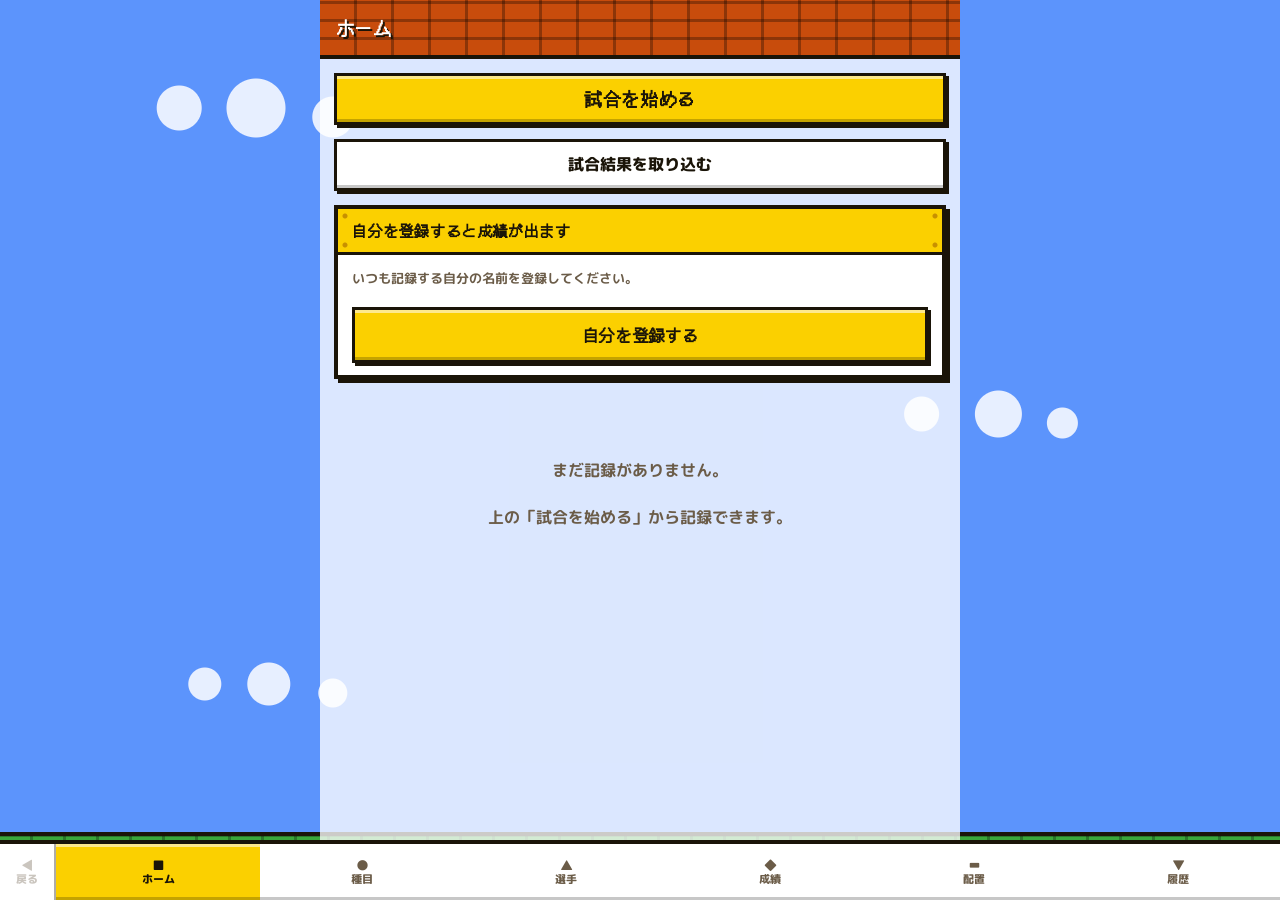
==== commit 19bfeda4: "ホームを入り口にする／ボール種の選択／表記変更（段階1〜3） 本人の指示 2026-08-22:  ・「受け取る」を「試合結果を受け取る」に  ・ホーム画面のアプリを開いたら既定でホームを出す  ・「" ====
--- a/index.html
+++ b/index.html
@@ -23,7 +23,9 @@
 
   <!-- ================= 試合作成 ================= -->
   <!-- ================= ホーム（個人ダッシュボード） ================= -->
-  <section id="screenHome" class="screen">
+  <!-- 起動して最初に出す画面（本人の指示 2026-08-22）。
+       以前は「種目」だったが、ホームを入り口にして「試合を始める」から入る -->
+  <section id="screenHome" class="screen active">
     <div class="topbar">
       <div>
         <h1>ホーム</h1>
@@ -33,7 +35,7 @@
     <div class="list" id="homeBody"></div>
   </section>
 
-  <section id="screenSetup" class="screen active">
+  <section id="screenSetup" class="screen">
     <div class="topbar">
       <h1>ビリヤードスコア記録</h1>
       <div style="display:flex;gap:6px">
@@ -74,6 +76,14 @@
       <div id="ballHandicapSection">
         <div class="section-title">ボールハンデ</div>
         <div id="ballHandicapArea"></div>
+      </div>
+
+      <!-- ボール種。盤面の球を色分けするために使う。
+           球の色が要るのはローテーションだけなので、そこでしか出さない
+           （本人の指示 2026-08-22） -->
+      <div id="ballSetSection" hidden>
+        <div class="section-title">ボール種</div>
+        <div id="ballSetArea"></div>
       </div>
 
       <div class="section-title" id="breakTitle">ブレイク</div>
@@ -488,7 +498,7 @@
       <div>
         <!-- 受け取る: 送られたリンクを貼り付けて取り込む（本人の指示 2026-08-22）。
              LINEの中のブラウザで開くと、ホーム画面のアプリには入らないため -->
-        <button id="importOpenBtn" class="small ghost">受け取る</button>
+        <button id="importOpenBtn" class="small ghost">試合結果を受け取る</button>
         <button id="csvHistoryBtn" class="small ghost">表計算へ</button>
       </div>
     </div>
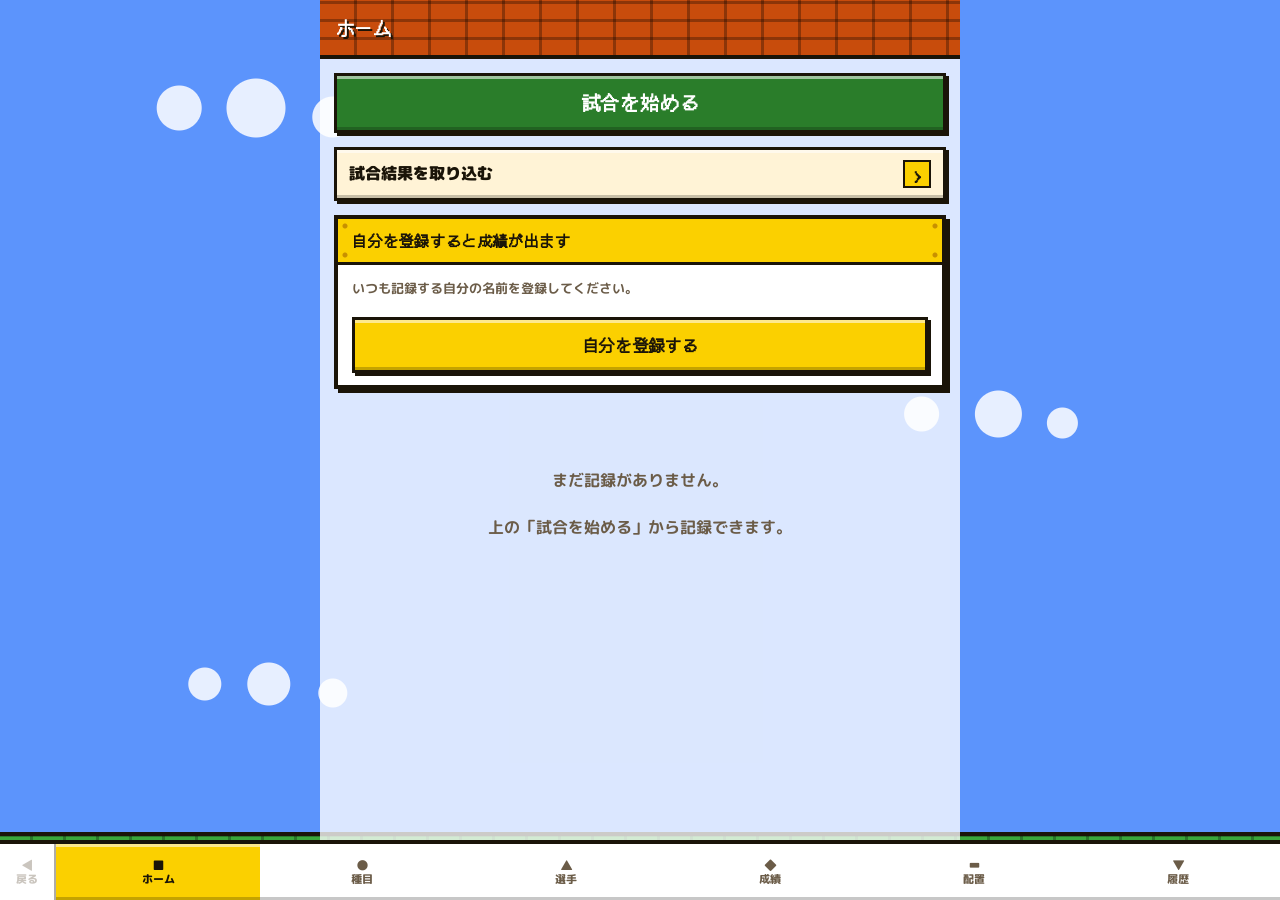
==== commit accc2ba7: "試合画面・成績・配置・ホーム・CSVの手直し（本人の指示 20件） 本人の指示 2026-08-22（実機で確認したうえでの指摘）。  【試合画面】 ・横向きローテーション: 球を押したあとの通知と画" ====
--- a/index.html
+++ b/index.html
@@ -486,10 +486,70 @@
         <button id="layoutClearBtn" class="ghost">全部どける</button>
       </div>
 
-      <!-- 保存した配置の一覧 -->
-      <div id="layoutList" class="layout-list" hidden></div>
-    </div>
-  </section>
+    </div>
+  </section>
+
+  <!-- 終わった試合のスコア表（本人の指示 2026-08-22）。
+       ボウラードは10フレームの表、JPAは1点=1マスの升目。読むだけ -->
+  <div class="modal-backdrop" id="sheetViewModal" hidden>
+    <div class="modal sheetview-modal">
+      <h2 id="sheetViewTitle">スコア表</h2>
+      <div class="sub" id="sheetViewSub"></div>
+      <div id="sheetViewBody"></div>
+      <div class="modal-actions">
+        <button id="sheetViewCloseBtn" class="ghost">閉じる</button>
+      </div>
+    </div>
+  </div>
+
+  <!-- QRを写して取り込む（本人の指示 2026-08-22）。
+       「受信側はQRを読み込むボタンを押せばカメラが起動する形」 -->
+  <div class="modal-backdrop" id="qrScanModal" hidden>
+    <div class="modal scan-modal">
+      <h2>QRを読み取る</h2>
+      <div class="sub" id="scanSub">相手の画面のQRに向けてください</div>
+      <div class="scan-view">
+        <video id="scanVideo" playsinline muted></video>
+        <div class="scan-frame" aria-hidden="true"></div>
+      </div>
+      <p class="hint" id="scanMsg"></p>
+      <!-- カメラが使えない端末のための逃げ道。写真を1枚選んで読ませる -->
+      <label class="scan-file" id="scanFileLabel">
+        写真から読み取る
+        <input type="file" id="scanFile" accept="image/*" capture="environment" hidden>
+      </label>
+      <div class="modal-actions">
+        <button id="scanCloseBtn" class="ghost">やめる</button>
+      </div>
+    </div>
+  </div>
+
+  <!-- 試合の記録を送る（本人の指示 2026-08-22）。
+       リンクで送るか、その場でQRを出して写してもらうかを選ぶ -->
+  <div class="modal-backdrop" id="shareModal" hidden>
+    <div class="modal share-modal">
+      <h2 id="shareTitle">記録を送る</h2>
+      <div class="sub" id="shareSub"></div>
+      <div id="shareBody"></div>
+      <div class="modal-actions">
+        <button id="shareCloseBtn" class="ghost">閉じる</button>
+      </div>
+    </div>
+  </div>
+
+  <!-- 保存した配置の一覧（本人の指示 2026-08-22）。
+       以前は台・球トレイ・操作ボタンの下に出していたため、
+       上の帯のボタンを押しても画面の外に開いて気づけなかった。
+       その場で重ねて開くカードにする -->
+  <div class="modal-backdrop" id="layoutListModal" hidden>
+    <div class="modal layout-list-modal">
+      <h2>保存した配置</h2>
+      <div id="layoutList" class="layout-list"></div>
+      <div class="modal-actions">
+        <button id="layoutListCloseBtn" class="ghost">閉じる</button>
+      </div>
+    </div>
+  </div>
 
   <!-- ================= 履歴 ================= -->
   <section id="screenHistory" class="screen">
@@ -498,8 +558,10 @@
       <div>
         <!-- 受け取る: 送られたリンクを貼り付けて取り込む（本人の指示 2026-08-22）。
              LINEの中のブラウザで開くと、ホーム画面のアプリには入らないため -->
+        <!-- 複数選択（本人の指示 2026-08-22）。まとめて送る・メモ・削除に使う -->
+        <button id="histSelectBtn" class="small ghost">選ぶ</button>
         <button id="importOpenBtn" class="small ghost">試合結果を受け取る</button>
-        <button id="csvHistoryBtn" class="small ghost">表計算へ</button>
+        <button id="csvHistoryBtn" class="small ghost">CSV出力</button>
       </div>
     </div>
     <!-- 種目と対戦相手で絞り込む -->
@@ -515,6 +577,17 @@
       <button id="histFilterClear" class="small ghost">絞り込みを外す</button>
     </div>
     <div class="list" id="historyList"></div>
+
+    <!-- まとめて選んだときの操作（本人の指示 2026-08-22）。
+         画面の下に貼り付けて、選びながらいつでも押せるようにする -->
+    <div class="bulk-bar" id="bulkBar" hidden>
+      <div class="bulk-count" id="bulkCount">0件を選択中</div>
+      <div class="bulk-btns">
+        <button id="bulkSendBtn" class="small primary">まとめて送る</button>
+        <button id="bulkNoteBtn" class="small">まとめてメモ</button>
+        <button id="bulkDeleteBtn" class="small ghost">まとめて削除</button>
+      </div>
+    </div>
   </section>
 
   <!-- ================= 届いた試合の取り込み =================
@@ -593,7 +666,7 @@
     <div class="topbar">
       <h1>成績</h1>
       <div>
-        <button id="csvStatsBtn" class="small ghost">表計算へ</button>
+        <button id="csvStatsBtn" class="small ghost">CSV出力</button>
         <button id="backFromStatsBtn" class="small ghost">戻る</button>
       </div>
     </div>
@@ -683,11 +756,15 @@
 <script src="js/chessclock.js"></script>
 <script src="js/store.js"></script>
 <script src="js/share.js"></script>
+<script src="js/qr.js"></script>
+<script src="js/qrdecode.js"></script>
 <script src="js/ui_setup.js"></script>
 <script src="js/csv.js"></script>
 <script src="js/ui_sheet.js"></script>
 <script src="js/ui_match.js"></script>
 <script src="js/ui_history.js"></script>
+<script src="js/qrview.js"></script>
+<script src="js/ui_sheetview.js"></script>
 <script src="js/ui_players.js"></script>
 <script src="js/ui_home.js"></script>
 <script src="js/ui_import.js"></script>
--- a/style.css
+++ b/style.css
@@ -1719,8 +1719,12 @@
   padding: 6px 12px;
 }
 .screen.grid-mode .score-panel .val {
-  /* パネルの高さ(78px)から名前の行を引いた残りに収まる大きさにする */
-  font-size: min(13vw, 6vh, 44px);
+  /* パネルの高さから名前の行を引いた残りに収まる大きさにする。
+     44px 固定にしていたが、縦に余裕のある端末でも小さいままだった
+     （本人の指示 2026-08-22：点数はできるだけ大きく）。
+     実測した値（fitScoreFont が入れる --val-size）を優先し、
+     測る前の一瞬だけ従来の値を使う */
+  font-size: var(--val-size, min(13vw, 6vh, 44px));
 }
 .screen.grid-mode .score-panel .name {
   font-size: 17px;
@@ -2491,14 +2495,30 @@
   min-height: clamp(150px, 30vh, 260px);
   overflow: hidden;
 }
-/* 盤面つきの種目（ローテーション）は、スコアボードの中に
-   パネル2つと帯（ラック情報・ブレイク・ターン）が全部入る。
-   高さを頭打ちにすると2つ目のパネルや帯が切り落とされて
-   「あるのに見えない」状態になるので、中身ぶんの高さを取らせる。
-   足りない縦は盤面（play-area）側がスクロールして吸収する */
+/* 盤面つきの種目（ローテーション）は、盤面（球のボタン）が
+   必ず全部押せる高さを取り、残った縦をスコアボードに回す
+   （本人の指示 2026-08-22：空いた縦はスコアボードに優先して回す）。
+
+   以前はスコアボードを中身ぶんの固定（flex:0 0 auto）にし、
+   足りない縦は盤面をスクロールさせて吸わせていた。
+   その結果、画面の下に空きがあってもスコア欄は 52px のままで、
+   名前と数字が1行に押し込まれていた（本人の指摘・実機のスクショ）。
+   逆に時計を入れると盤面が縮んで 11〜15番が交代ボタンの下に隠れていた */
 #screenMatch.grid-mode .scoreboard {
-  flex: 0 0 auto;
+  /* 伸びる（空いた縦を吸う）が、中身より縮みはしない。
+     縮ませると、はみ出したスコア欄が overflow:hidden で切られたまま
+     セーフティのボタンだけが下の帯に重なる（360x640＋時計で実測）。
+     足りないときは今までどおり盤面（play-area）側がスクロールして吸う */
+  flex: 1 0 auto;
   min-height: 0;
+}
+/* スコア欄はスコアボードの高さを半分ずつ分け合う。
+   css/v2.css で flex:0 0 auto にしてあるのを、伸びる側に戻す
+   （固定のままだと、上で広げたスコアボードの中に空きが残るだけになる） */
+#screenMatch.grid-mode .scoreboard .panel-wrap {
+  flex: 1 1 0;
+  /* 2段（上段＝名前の行 ≒20px、下段＝点数）が読める最低限 */
+  min-height: 68px;
 }
 /* 縦の短い端末では、スコアボードの中の帯（ラック情報・ブレイク・ターン）を
    詰めて盤面の球ボタンぶんの高さを空ける。
@@ -2508,27 +2528,45 @@
     gap: 4px;
     padding: 6px 14px 2px;
   }
-  /* 縦が足りないときは、パネルを「名前と数字を横に並べた1行」にする。
-     縦に積むと、名前・数字・進捗バーで3段ぶんの高さが要り、
-     どれかが必ず切れる。横に並べれば1段で収まり、両方とも読める */
+  /* スコア欄は2段にする（本人の指示 2026-08-22）。
+     上段＝撞き番の印・BREAKの札・名前、下段＝点数（できるだけ大きく）。
+
+     ここは以前「名前と数字を横に並べた1行」にしていた。
+     縦が足りないときの逃げ道のつもりだったが、実機（375x667）で測ると
+     セーフティのボタンぶんの余白（padding-right:104px）と数字に幅を取られ、
+     名前の欄が 7px＝「た」1文字まで潰れていた（360x640 では 0px）。
+     余っていた縦（下部の空き）をスコアボードへ回して2段に戻す */
   #screenMatch.grid-mode .score-panel {
-    min-height: 52px;
-    flex-direction: row;
-    align-items: center;
-    gap: 10px;
-    padding: 6px 12px;
+    /* 高さは枠（.panel-wrap）が持つ。ここで下限を持つと、
+       時計の帯が入ったときにスコアボードが縮めず、
+       盤面の 11〜15番が交代ボタンの下に隠れる */
+    min-height: 0;
+    flex-direction: column;
+    align-items: stretch;
+    justify-content: center;
+    gap: 2px;
+    padding: 4px 10px;
   }
   #screenMatch.grid-mode .score-panel .sp-head {
+    /* 上段は必要な高さだけ。残りは全部下段（数字）に渡す */
+    flex: 0 0 auto;
+    min-width: 0;
+  }
+  /* 下段。ここが残りの高さを全部取り、数字はこの高さに合わせる */
+  #screenMatch.grid-mode .score-panel .val-row {
     flex: 1 1 auto;
-    min-width: 0;
+    min-height: 0;
   }
   #screenMatch.grid-mode .score-panel .val {
-    flex: 0 0 auto;
-    font-size: 30px;
+    /* 固定の30pxだと、縦に余裕がある端末でも小さいままだった。
+       実際の大きさは JS（fitScoreFont）がパネルの高さと
+       「/ 120」を除いた幅から決めて --val-size に入れる */
+    flex: 0 1 auto;
+    font-size: var(--val-size, 30px);
     min-height: 0;
   }
-  /* 進捗バーは横並びでは置き場が無いので、狭いときは出さない
-     （残り何点かは「/ 61」の表示で分かる） */
+  /* 進捗バーは2段のどちらにも入らないので出さない
+     （残り何点かは「/ 120」の表示で分かる） */
   #screenMatch.grid-mode .score-panel .progress {
     display: none;
   }
@@ -3374,3 +3412,187 @@
   flex: 1;
   min-width: 0;
 }
+
+
+/* ============================================================
+   横向きのローテーション（盤面つき＝grid-mode）の作り直し
+   本人の指示 2026-08-22（実機のスクリーンショットを見ての指示）
+
+   ・A側・B側とも「セーフティ」のボタンを左に置く
+     （B側だけ右にあり、左右で場所が違って押し間違えていた）
+   ・「交代」と「ブレイク入れ替え」はスコアボードの右・画面の右端に縦並び
+     （盤面の下に横並びだと、その高さぶんスコアボードが 116px まで潰れ、
+       名前と数字が1行に押し込まれて読めなかった）
+   ・空いた高さは盤面（球のボタン）を下げてスコアボードに回す
+
+   grid-mode が付くのはローテーションだけ（data/scoring_data.js の
+   ballValue だけが ballScore＋rackTotal かつ keyBall なし。
+   js/ui_match.js の usesBallGrid で確認）。他の種目には影響しない。
+   turn-row をスコアボードの中へ移すのは js/ui_match.js の syncMetaPlace。
+   ============================================================ */
+@media (orientation: landscape) and (max-height: 560px) {
+  /* B側の記録ボタンも左へ。A側は css/v2.css で row-reverse になっている */
+  #screenMatch.grid-mode .panel-wrap.side-b {
+    flex-direction: row-reverse;
+  }
+
+  /* スコアボードを2列にする。
+     左の列にスコア欄2つ、右の列に交代・ブレイク入れ替えを縦に並べる。
+     余っている縦はここが吸って、スコア欄を大きくする */
+  #screenMatch.grid-mode .scoreboard {
+    display: grid;
+    grid-template-columns: minmax(0, 1fr) 150px;
+    grid-template-rows: minmax(0, 1fr) minmax(0, 1fr);
+    align-items: stretch;
+    gap: 6px;
+  }
+  #screenMatch.grid-mode .scoreboard .panel-wrap.side-a {
+    grid-area: 1 / 1 / 2 / 2;
+    min-height: 0;
+  }
+  #screenMatch.grid-mode .scoreboard .panel-wrap.side-b {
+    grid-area: 2 / 1 / 3 / 2;
+    min-height: 0;
+  }
+  /* 右の列。上から「交代」→「ブレイク入れ替え」。
+     押せる大きさ（44px）は下げない */
+  #screenMatch.grid-mode .scoreboard .turn-row {
+    grid-area: 1 / 2 / 3 / 3;
+    flex-direction: column;
+    gap: 6px;
+    min-height: 0;
+  }
+  #screenMatch.grid-mode .scoreboard .turn-row > button {
+    flex: 1 1 0;
+    min-height: 44px;
+    min-width: 0;
+  }
+  /* 縦並びになったので、札は横向きでも1行ずつ出す
+     （横並び用に「ブレイク」の字を消していた指定を戻す） */
+  #screenMatch.grid-mode .scoreboard .turn-row .break-toggle .bt-label {
+    display: block;
+    font-size: 10px;
+  }
+
+  /* 交代の行が出て行ったぶん、置き場の余白を畳む。
+     ローテーションでは flagButtons は空（記録ボタンはスコア欄の脇にある） */
+  #screenMatch.grid-mode .play-fixed {
+    padding-bottom: 0;
+    gap: 0;
+  }
+  #screenMatch.grid-mode .flag-buttons:empty {
+    display: none;
+  }
+
+  /* 盤面は交代の行が抜けたぶん下へ下がる（本人の指示 2026-08-22）。
+     入りきらないときに中でスクロールできるのは今までどおり */
+  #screenMatch.grid-mode .play-area {
+    padding-bottom: 4px;
+  }
+
+  /* 横向きのスコア欄も2段（上段＝撞き番・BREAK・名前、下段＝点数）。
+     @media (max-height: 820px) の指定がそのまま効くが、
+     高さの下限だけは横向きの実寸に合わせる */
+  #screenMatch.grid-mode .score-panel {
+    min-height: 64px;
+    padding: 2px 10px;
+  }
+}
+
+/* ============ JPAスコアシートを画面に重ねて大きく開く ============
+   本人の指示（2026-08-22）:
+     「スコアシートボタンは押したらぱっと画面に大きく開くようにして。
+       現状は縦に狭すぎて見づらい」
+   画面の中に差し込む形では、横向きでシートに 83px しか回らず読めなかった。
+   終わった試合のスコア表（ui_sheetview.js）と同じ .modal-backdrop + .modal で開く。
+   箱は ui_sheet.js が作って body に置くので、index.html は触っていない */
+.sheet-modal {
+  /* 下から生える形ではなく、画面の中央に大きく開く */
+  align-items: center;
+  padding: 8px;
+}
+.sheet-modal .modal {
+  width: min(100%, 720px);
+  max-height: 96vh;
+  height: auto;
+  border: var(--bw-thick) solid var(--ink);
+  border-bottom: var(--bw-thick) solid var(--ink);
+  border-radius: 0;
+  padding: 10px;
+  display: flex;
+  flex-direction: column;
+  overflow: hidden;
+}
+/* 中の #sheetArea は、画面の中にいたときの枠と余白を捨てて全面を使う */
+.sheet-modal .sheet-area {
+  margin: 0;
+  padding: 0;
+  border: 0;
+  box-shadow: none;
+  background: transparent;
+  flex: 1 1 auto;
+  min-height: 0;
+  max-height: none;
+  overflow-y: auto;
+}
+.sheet-modal .sheet-bar {
+  position: sticky;
+  top: 0;
+  z-index: 1;
+  background: var(--bg);
+  padding: 2px 0 6px;
+}
+.sheet-modal .sheet-bar .sheet-title {
+  font-size: 16px;
+}
+.sheet-modal .sheet-bar .st-close {
+  min-height: 44px;
+  min-width: 88px;
+}
+.sheet-modal .sheet-side {
+  margin-bottom: 14px;
+}
+.sheet-modal .sheet-head {
+  font-size: 16px;
+}
+/* マスを大きくする。縦に狭くて読めなかったのがそもそもの指摘なので、
+   押せる大きさ（44px）は下げず、升目も指の幅に近い大きさまで上げる */
+.sheet-modal .sheet-cell {
+  min-height: 34px;
+  font-size: 15px;
+}
+.sheet-modal .sheet-foot {
+  font-size: 14px;
+}
+/* 横向きは高さが足りない。左右に並べて1画面に収める */
+@media (orientation: landscape) and (max-height: 560px) {
+  .sheet-modal .modal {
+    width: min(100%, 960px);
+    max-height: 98vh;
+    padding: 8px;
+  }
+  .sheet-modal .sheet-area {
+    display: grid;
+    grid-template-columns: 1fr 1fr;
+    gap: 4px 12px;
+    align-content: start;
+  }
+  .sheet-modal .sheet-bar,
+  .sheet-modal .sheet-foot,
+  .sheet-modal .sheet-src {
+    grid-column: 1 / -1;
+  }
+  .sheet-modal .sheet-side {
+    margin-bottom: 0;
+  }
+  .sheet-modal .sheet-cell {
+    min-height: 26px;
+    font-size: 13px;
+  }
+}
+
+/* 無効球の個数（本人の指示 2026-08-22）。
+   ラック数・イニング数と同じ帯に並べる */
+.dead-info[hidden] {
+  display: none;
+}
